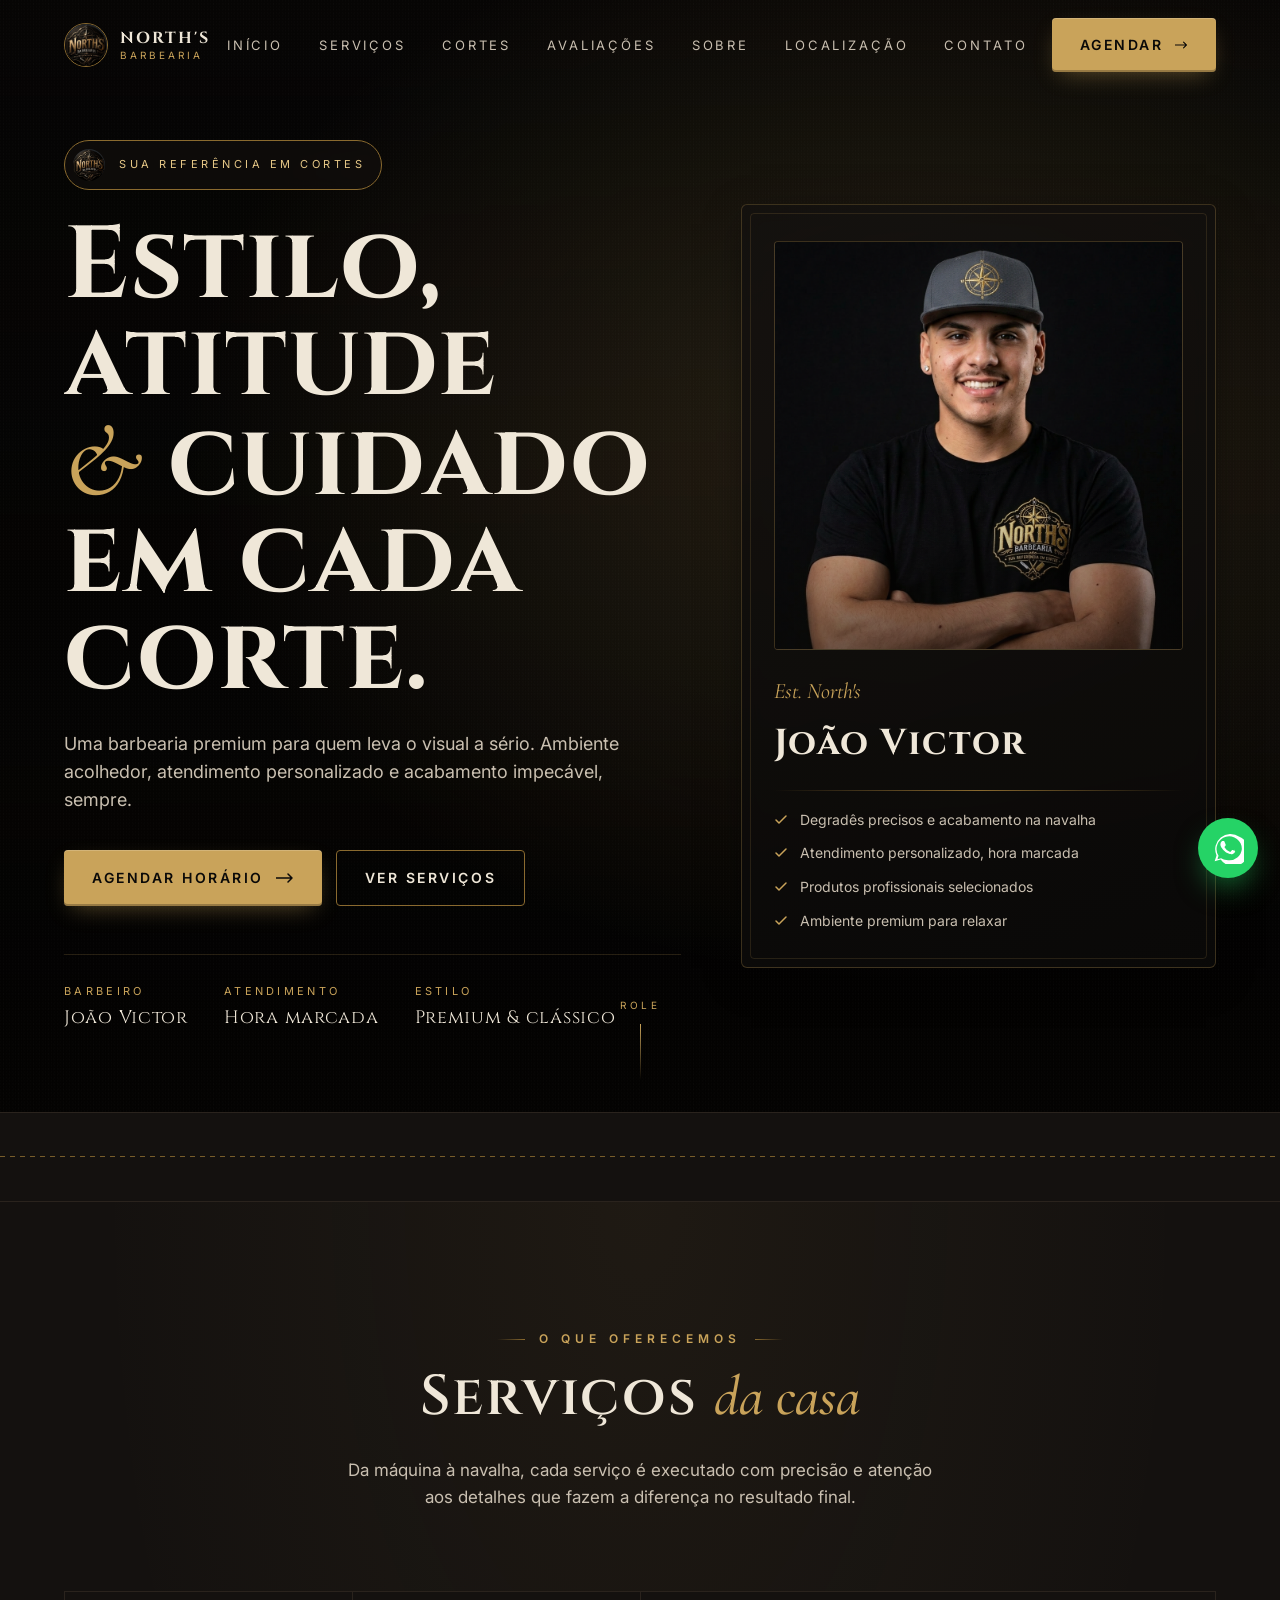
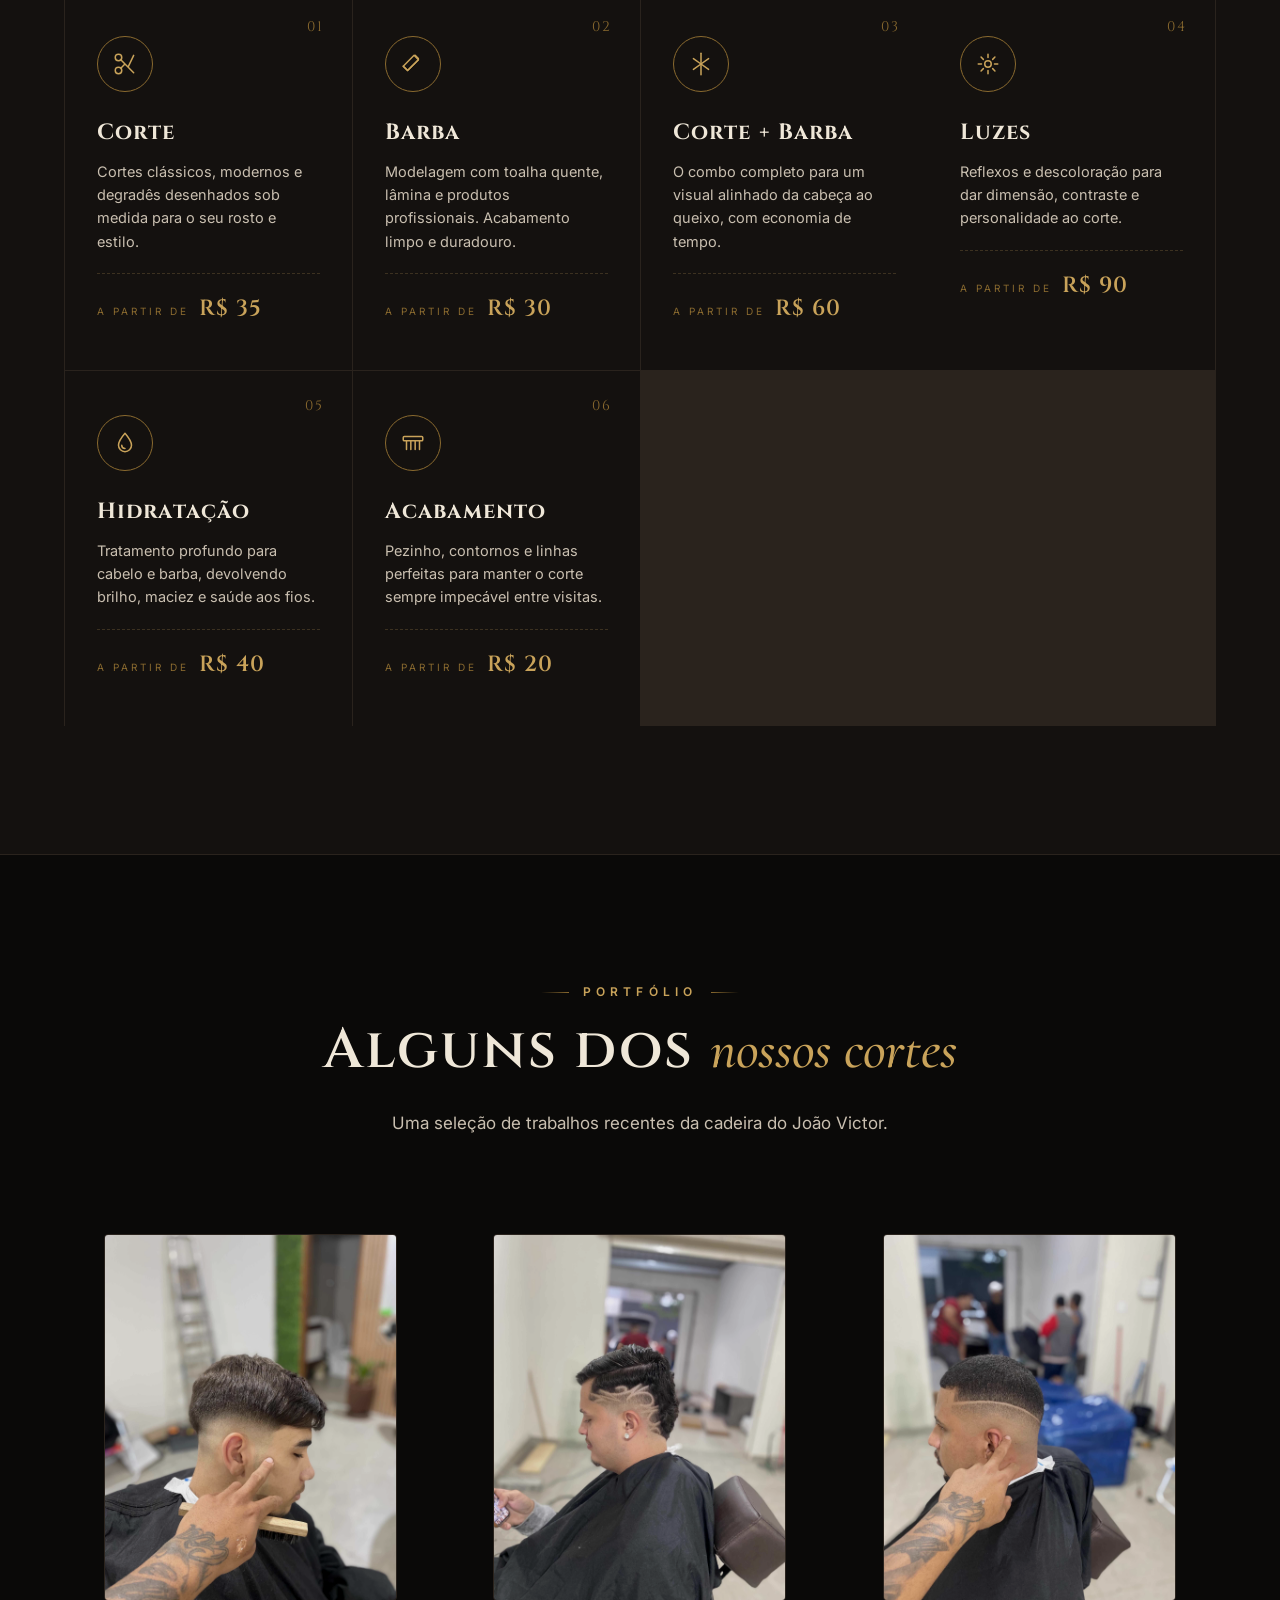
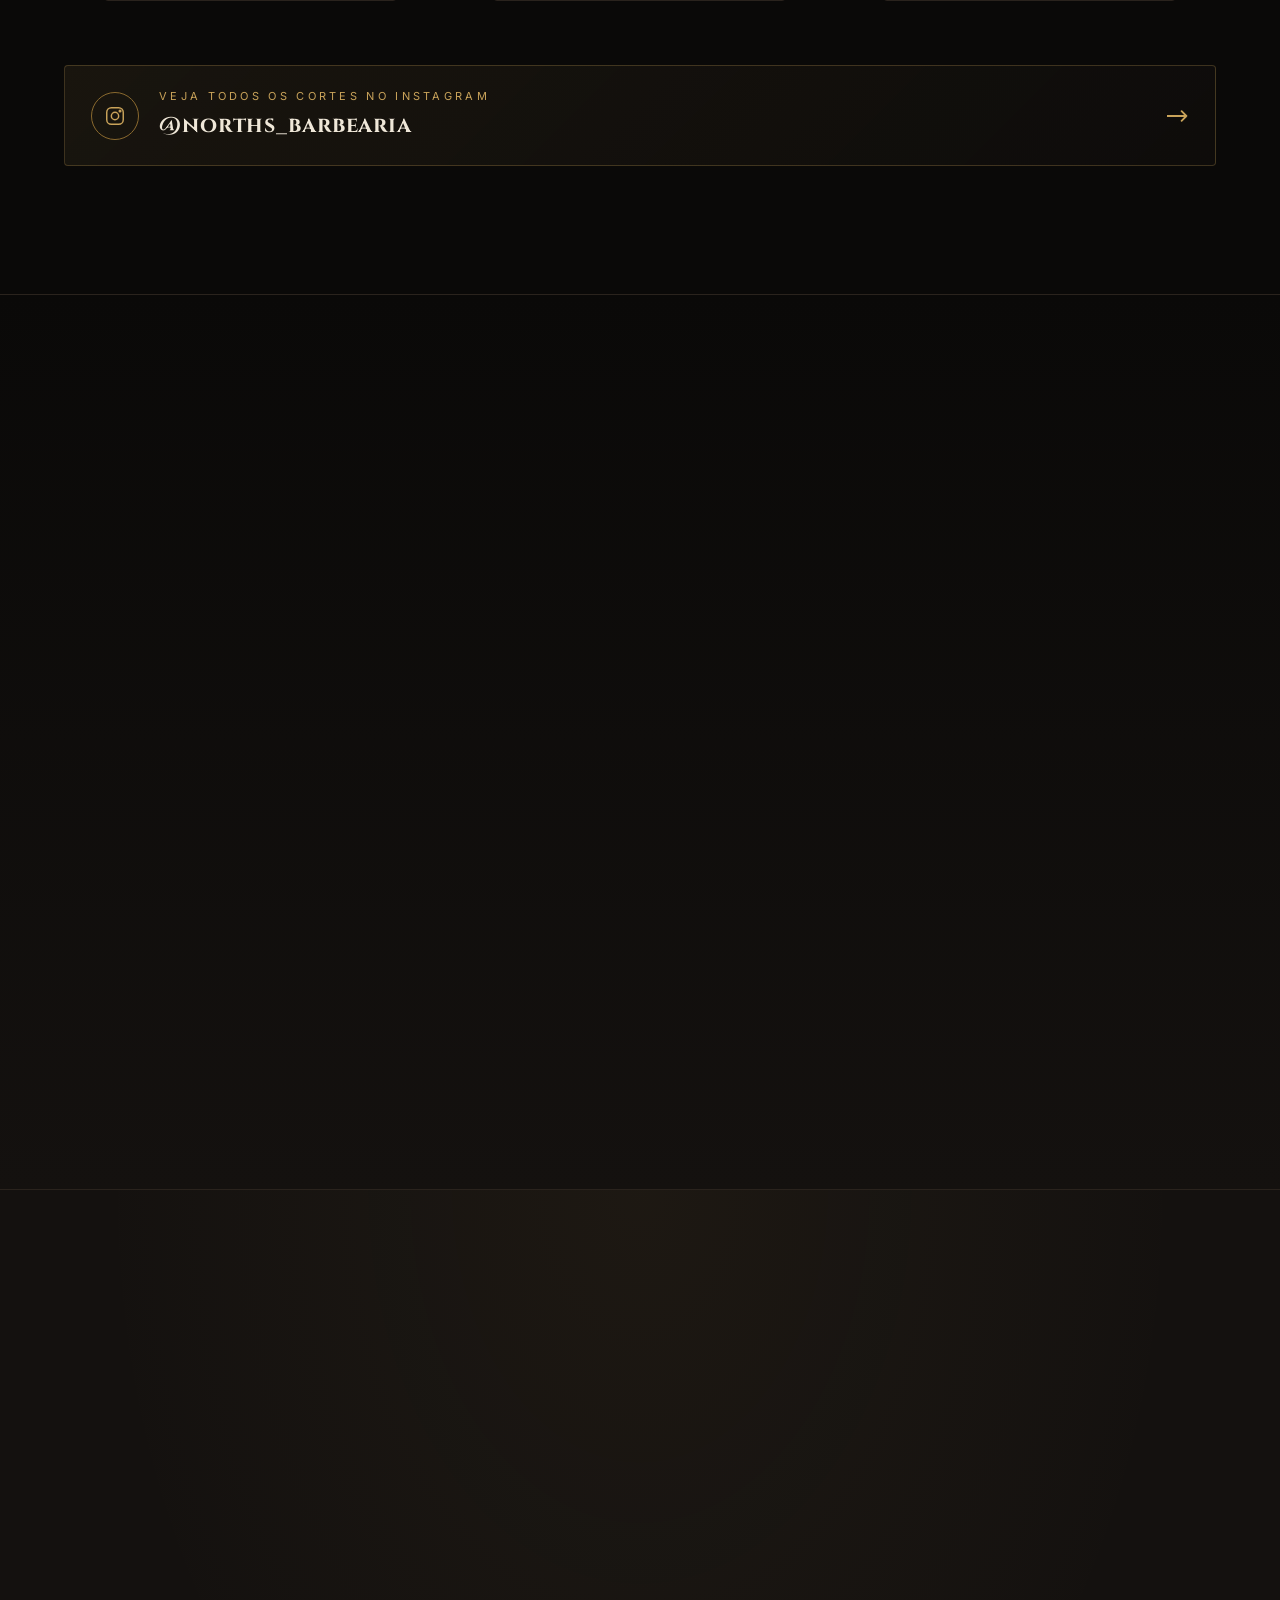
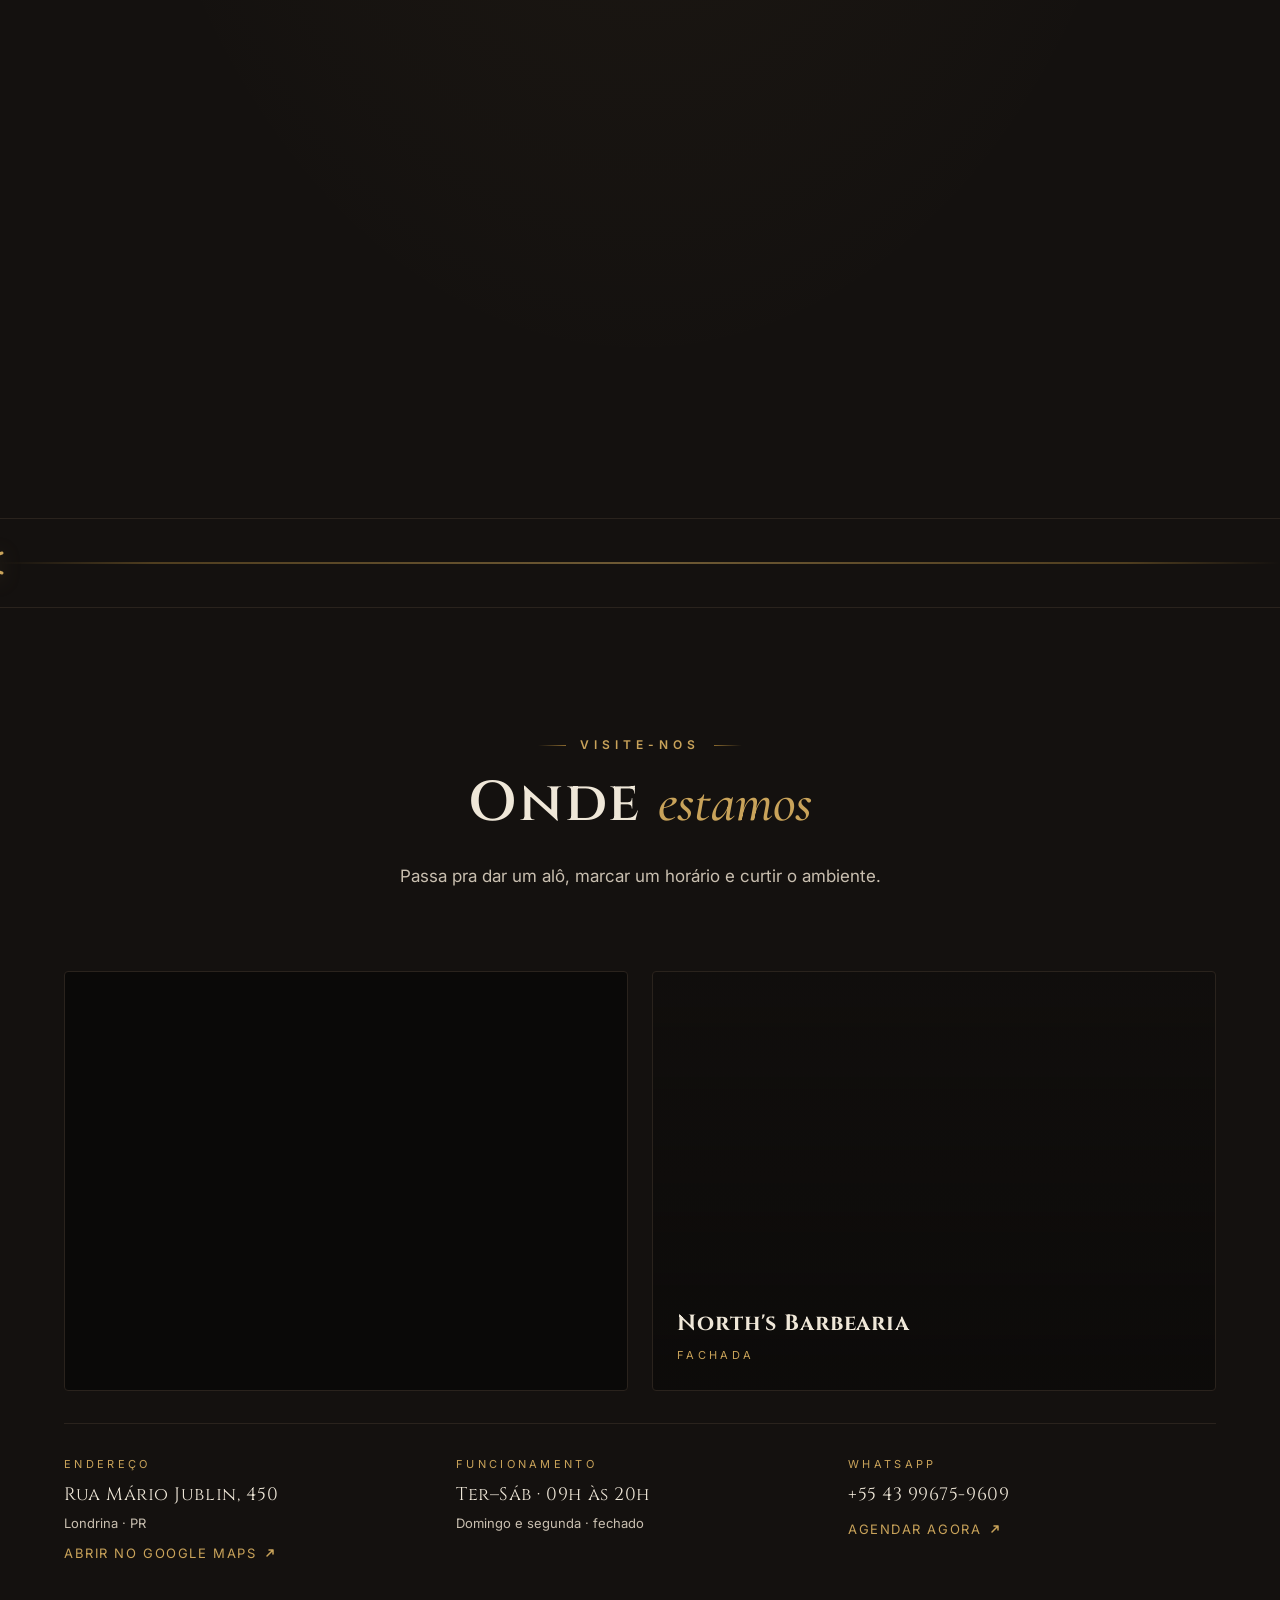
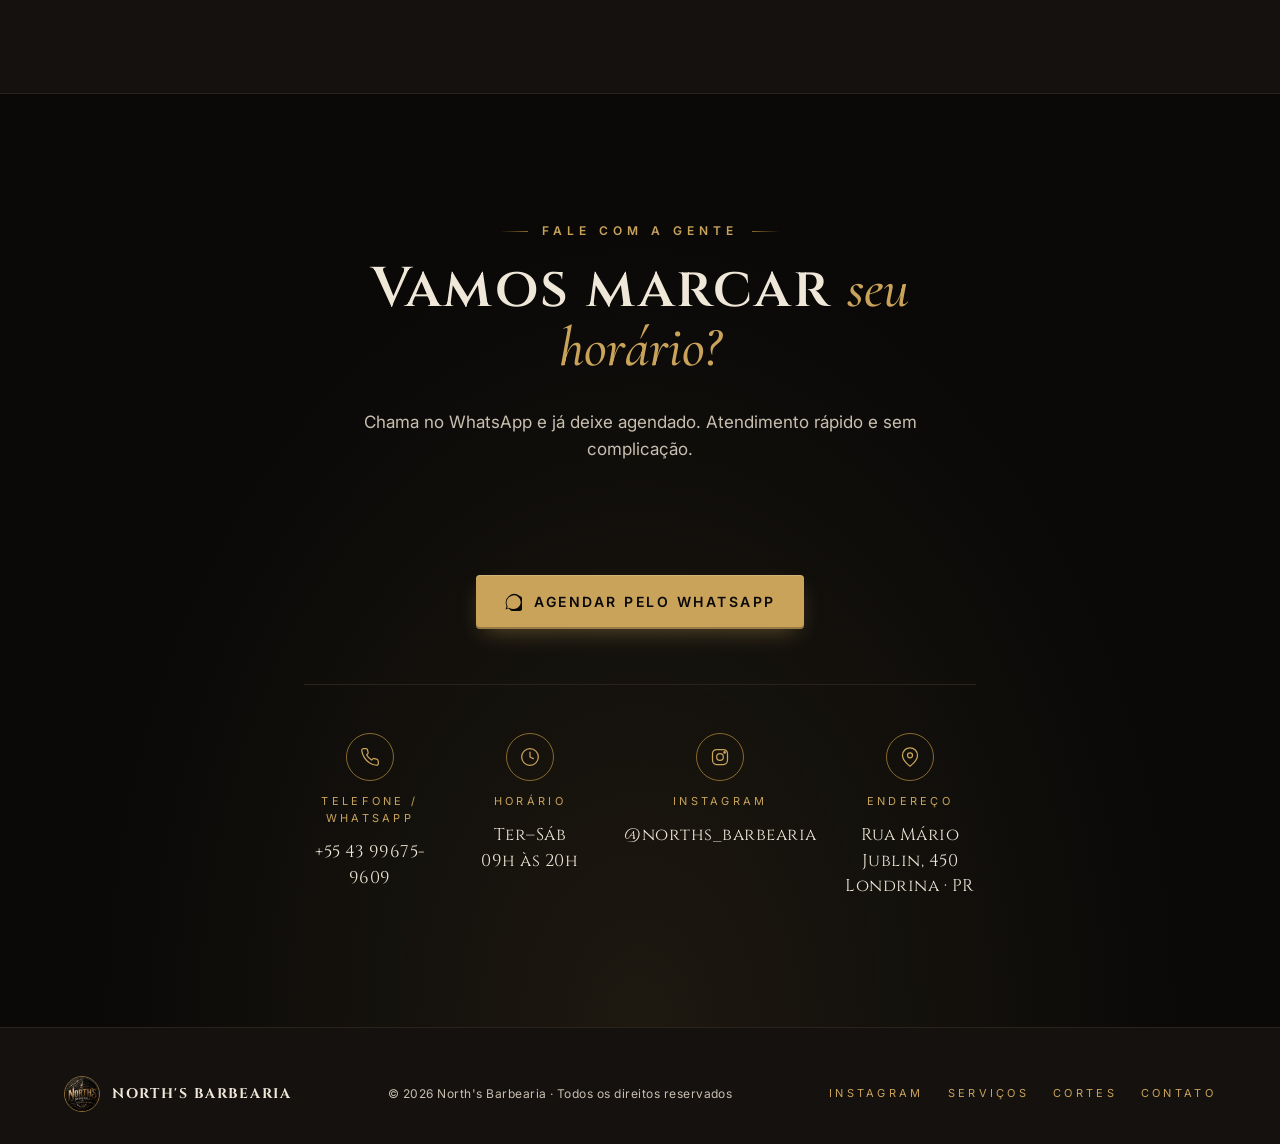
==== index.html @ 48475027 "Adiciona arquivos do site (HTML, CSS, JS e assets)" ====
<!doctype html>
<html lang="pt-BR">
<head>
<meta charset="utf-8" />
<meta name="viewport" content="width=device-width, initial-scale=1" />
<title>North's Barbearia | João Victor — Estilo e cuidado em cada corte</title>
<meta name="description" content="North's Barbearia: cortes masculinos, barba, degradê e acabamentos com João Victor. Sua referência em cortes." />

<link rel="preconnect" href="https://fonts.googleapis.com" />
<link rel="preconnect" href="https://fonts.gstatic.com" crossorigin />
<link href="https://fonts.googleapis.com/css2?family=Cinzel:wght@400;500;600;700&family=Cormorant+Garamond:ital,wght@0,400;0,500;1,400;1,500&family=Inter:wght@300;400;500;600;700&display=swap" rel="stylesheet" />

<link rel="icon" href="assets/logo.png" />
<link rel="stylesheet" href="style.css" />

<template id="__bundler_thumbnail" data-bg-color="#0a0908">
  <svg viewBox="0 0 1200 800" xmlns="http://www.w3.org/2000/svg">
    <rect width="1200" height="800" fill="#0a0908"/>
    <circle cx="600" cy="400" r="220" fill="none" stroke="#c9a35a" stroke-width="3"/>
    <circle cx="600" cy="400" r="190" fill="none" stroke="#8a6a2f" stroke-width="1"/>
    <text x="600" y="380" text-anchor="middle" font-family="Georgia, serif" font-size="92" font-weight="700" fill="#c9a35a" letter-spacing="4">NORTH'S</text>
    <text x="600" y="430" text-anchor="middle" font-family="Inter, sans-serif" font-size="22" letter-spacing="14" fill="#efe7d8">BARBEARIA</text>
    <line x1="430" y1="460" x2="770" y2="460" stroke="#c9a35a" stroke-width="1"/>
    <text x="600" y="490" text-anchor="middle" font-family="Inter, sans-serif" font-size="14" letter-spacing="6" fill="#8a6a2f">SUA REFERÊNCIA EM CORTES</text>
  </svg>
</template>
</head>
<body>

<!-- ===================== NAVBAR ===================== -->
<header class="nav" role="banner">
  <div class="container nav__inner">
    <a href="#inicio" class="nav__brand" aria-label="North's Barbearia, início">
      <img src="assets/logo.png" alt="Logo North's Barbearia" />
      <div class="nav__brand-text">
        <strong>NORTH'S</strong>
        <span>Barbearia</span>
      </div>
    </a>

    <nav aria-label="Principal">
      <ul class="nav__menu">
        <li><a href="#inicio">Início</a></li>
        <li><a href="#servicos">Serviços</a></li>
        <li><a href="#cortes">Cortes</a></li>
        <li><a href="#avaliacoes">Avaliações</a></li>
        <li><a href="#sobre">Sobre</a></li>
        <li><a href="#localizacao">Localização</a></li>
        <li><a href="#contato">Contato</a></li>
      </ul>
    </nav>

    <a class="btn nav__cta" data-wa href="#" aria-label="Agendar horário pelo WhatsApp">
      Agendar
      <svg class="btn-arrow" viewBox="0 0 18 10" fill="none" stroke="currentColor" stroke-width="1.5">
        <path d="M0 5h16M12 1l4 4-4 4" stroke-linecap="round" stroke-linejoin="round"/>
      </svg>
    </a>

    <button class="nav__toggle" aria-label="Abrir menu" aria-expanded="false"><span></span></button>
  </div>
</header>

<main>

<!-- ===================== HERO ===================== -->
<section class="hero" id="inicio">
  <!-- TROCAR a imagem de fundo do hero em style.css (.hero__bg) -->
  <div class="hero__bg" aria-hidden="true"></div>
  <div class="hero__grain" aria-hidden="true"></div>

  <div class="container hero__inner">
    <div class="hero__copy">
      <div class="hero__badge reveal">
        <img src="assets/logo.png" alt="" />
        <span>Sua referência em cortes</span>
      </div>

      <h1 class="hero__title">
        <span class="line reveal" data-delay="1"><span>Estilo, atitude</span></span>
        <span class="line reveal" data-delay="2"><span><em>&amp;</em> cuidado</span></span>
        <span class="line reveal" data-delay="3"><span>em cada corte.</span></span>
      </h1>

      <p class="hero__sub reveal" data-delay="4">
        Uma barbearia premium para quem leva o visual a sério. Ambiente acolhedor,
        atendimento personalizado e acabamento impecável, sempre.
      </p>

      <div class="hero__ctas reveal" data-delay="5">
        <a class="btn" data-wa href="#" aria-label="Agendar horário pelo WhatsApp">
          Agendar horário
          <svg class="btn-arrow" viewBox="0 0 18 10" fill="none" stroke="currentColor" stroke-width="1.5">
            <path d="M0 5h16M12 1l4 4-4 4" stroke-linecap="round" stroke-linejoin="round"/>
          </svg>
        </a>
        <a class="btn btn--ghost" href="#servicos">Ver serviços</a>
      </div>

      <div class="hero__meta reveal" data-delay="6">
        <div class="hero__meta-item">
          <span class="k">Barbeiro</span>
          <span class="v">João Victor</span>
        </div>
        <div class="hero__meta-item">
          <span class="k">Atendimento</span>
          <span class="v">Hora marcada</span>
        </div>
        <div class="hero__meta-item">
          <span class="k">Estilo</span>
          <span class="v">Premium &amp; clássico</span>
        </div>
      </div>
    </div>

    <aside class="hero__card reveal" data-delay="3">
      <div class="hero__card-photo">
        <img src="assets/joao-victor.png" alt="João Victor, barbeiro da North's Barbearia" />
      </div>
      <div class="hero__card-mark">Est. North's</div>
      <h2 class="hero__card-name">João Victor</h2>
      <div class="hero__card-rule"></div>
      <ul class="hero__card-list">
        <li>
          <svg viewBox="0 0 14 14" fill="none" stroke="currentColor" stroke-width="1.5"><path d="M2 7l3 3 7-7" stroke-linecap="round" stroke-linejoin="round"/></svg>
          Degradês precisos e acabamento na navalha
        </li>
        <li>
          <svg viewBox="0 0 14 14" fill="none" stroke="currentColor" stroke-width="1.5"><path d="M2 7l3 3 7-7" stroke-linecap="round" stroke-linejoin="round"/></svg>
          Atendimento personalizado, hora marcada
        </li>
        <li>
          <svg viewBox="0 0 14 14" fill="none" stroke="currentColor" stroke-width="1.5"><path d="M2 7l3 3 7-7" stroke-linecap="round" stroke-linejoin="round"/></svg>
          Produtos profissionais selecionados
        </li>
        <li>
          <svg viewBox="0 0 14 14" fill="none" stroke="currentColor" stroke-width="1.5"><path d="M2 7l3 3 7-7" stroke-linecap="round" stroke-linejoin="round"/></svg>
          Ambiente premium para relaxar
        </li>
      </ul>
    </aside>
  </div>

  <div class="hero__scroll" aria-hidden="true">
    <span>Role</span>
    <div class="hero__scroll-line"></div>
  </div>
</section>

<!-- ===================== SCISSORS CUT DIVIDER ===================== -->
<div class="scissors-cut" aria-hidden="true">
  <div class="scissors-cut__track">
    <div class="scissors-cut__line"></div>
    <div class="scissors-cut__cut"></div>
  </div>
  <span class="scissors-cut__flake scissors-cut__flake--1" style="left:22%"></span>
  <span class="scissors-cut__flake scissors-cut__flake--2" style="left:44%"></span>
  <span class="scissors-cut__flake scissors-cut__flake--3" style="left:66%"></span>
  <span class="scissors-cut__flake scissors-cut__flake--4" style="left:84%"></span>
  <div class="scissors-cut__scissors">
    <svg viewBox="0 0 64 64" fill="none" stroke="currentColor" stroke-linecap="round" stroke-linejoin="round">
      <g class="scissors-cut__blade-top">
        <path d="M32 32 L62 22" stroke-width="3"/>
        <path d="M32 32 L12 18" stroke-width="2"/>
        <circle cx="8" cy="16" r="5" stroke-width="2"/>
      </g>
      <g class="scissors-cut__blade-bot">
        <path d="M32 32 L62 42" stroke-width="3"/>
        <path d="M32 32 L12 46" stroke-width="2"/>
        <circle cx="8" cy="48" r="5" stroke-width="2"/>
      </g>
      <circle cx="32" cy="32" r="2.5" fill="currentColor" stroke="none"/>
    </svg>
  </div>
</div>

<!-- ===================== SERVIÇOS ===================== -->
<section class="services" id="servicos">
  <div class="container">
    <div class="section-head reveal">
      <span class="eyebrow">O que oferecemos</span>
      <h2 class="section-title">Serviços <em>da casa</em></h2>
      <p class="section-lede">
        Da máquina à navalha, cada serviço é executado com precisão e atenção aos detalhes
        que fazem a diferença no resultado final.
      </p>
    </div>

    <div class="services__grid">
      <!-- 1 -->
      <article class="service reveal" data-delay="1">
        <span class="service__num">01</span>
        <div class="service__icon">
          <!-- tesoura -->
          <svg viewBox="0 0 24 24" fill="none" stroke="currentColor" stroke-width="1.4" stroke-linecap="round" stroke-linejoin="round">
            <circle cx="6" cy="6" r="3"/><circle cx="6" cy="18" r="3"/>
            <path d="M8.12 8.12L20 20M14.83 14.83L20 4M8.12 15.88L11.5 12.5"/>
          </svg>
        </div>
        <h3 class="service__name">Corte</h3>
        <p class="service__desc">Cortes clássicos, modernos e degradês desenhados sob medida para o seu rosto e estilo.</p>
        <div class="service__price"><small>A partir de</small><strong>R$ 35</strong></div>
      </article>

      <!-- 2 -->
      <article class="service reveal" data-delay="2">
        <span class="service__num">02</span>
        <div class="service__icon">
          <!-- navalha -->
          <svg viewBox="0 0 24 24" fill="none" stroke="currentColor" stroke-width="1.4" stroke-linecap="round" stroke-linejoin="round">
            <path d="M3 14l10-10 4 4-10 10z"/><path d="M3 14l4 4 10-10"/><path d="M14 4l3 3"/>
          </svg>
        </div>
        <h3 class="service__name">Barba</h3>
        <p class="service__desc">Modelagem com toalha quente, lâmina e produtos profissionais. Acabamento limpo e duradouro.</p>
        <div class="service__price"><small>A partir de</small><strong>R$ 30</strong></div>
      </article>

      <!-- 3 -->
      <article class="service reveal" data-delay="3">
        <span class="service__num">03</span>
        <div class="service__icon">
          <!-- combo -->
          <svg viewBox="0 0 24 24" fill="none" stroke="currentColor" stroke-width="1.4" stroke-linecap="round" stroke-linejoin="round">
            <path d="M12 2v20"/><path d="M5 7l7 5 7-5"/><path d="M5 17l7-5 7 5"/>
          </svg>
        </div>
        <h3 class="service__name">Corte + Barba</h3>
        <p class="service__desc">O combo completo para um visual alinhado da cabeça ao queixo, com economia de tempo.</p>
        <div class="service__price"><small>A partir de</small><strong>R$ 60</strong></div>
      </article>

      <!-- 4 -->
      <article class="service reveal" data-delay="4">
        <span class="service__num">04</span>
        <div class="service__icon">
          <!-- luzes -->
          <svg viewBox="0 0 24 24" fill="none" stroke="currentColor" stroke-width="1.4" stroke-linecap="round" stroke-linejoin="round">
            <path d="M12 3v3M5.6 5.6l2.1 2.1M3 12h3M5.6 18.4l2.1-2.1M12 21v-3M18.4 18.4l-2.1-2.1M21 12h-3M18.4 5.6l-2.1 2.1"/>
            <circle cx="12" cy="12" r="3"/>
          </svg>
        </div>
        <h3 class="service__name">Luzes</h3>
        <p class="service__desc">Reflexos e descoloração para dar dimensão, contraste e personalidade ao corte.</p>
        <div class="service__price"><small>A partir de</small><strong>R$ 90</strong></div>
      </article>

      <!-- 5 -->
      <article class="service reveal" data-delay="1">
        <span class="service__num">05</span>
        <div class="service__icon">
          <!-- gota / hidratação -->
          <svg viewBox="0 0 24 24" fill="none" stroke="currentColor" stroke-width="1.4" stroke-linecap="round" stroke-linejoin="round">
            <path d="M12 3s6 7 6 11a6 6 0 11-12 0c0-4 6-11 6-11z"/>
            <path d="M9 14a3 3 0 003 3"/>
          </svg>
        </div>
        <h3 class="service__name">Hidratação</h3>
        <p class="service__desc">Tratamento profundo para cabelo e barba, devolvendo brilho, maciez e saúde aos fios.</p>
        <div class="service__price"><small>A partir de</small><strong>R$ 40</strong></div>
      </article>

      <!-- 6 -->
      <article class="service reveal" data-delay="2">
        <span class="service__num">06</span>
        <div class="service__icon">
          <!-- pente / acabamento -->
          <svg viewBox="0 0 24 24" fill="none" stroke="currentColor" stroke-width="1.4" stroke-linecap="round" stroke-linejoin="round">
            <rect x="3" y="6" width="18" height="4" rx="1"/>
            <path d="M6 10v8M10 10v8M14 10v8M18 10v8"/>
          </svg>
        </div>
        <h3 class="service__name">Acabamento</h3>
        <p class="service__desc">Pezinho, contornos e linhas perfeitas para manter o corte sempre impecável entre visitas.</p>
        <div class="service__price"><small>A partir de</small><strong>R$ 20</strong></div>
      </article>
    </div>
  </div>
</section>

<!-- ===================== CORTES / GALERIA ===================== -->
<section class="gallery" id="cortes">
  <div class="container">
    <div class="section-head reveal">
      <span class="eyebrow">Portfólio</span>
      <h2 class="section-title">Alguns dos <em>nossos cortes</em></h2>
      <p class="section-lede">
        Uma seleção de trabalhos recentes da cadeira do João Victor.
      </p>
    </div>

    <!-- Para adicionar mais cortes, duplique um <figure class="gallery__item">
         e troque o src da imagem + o nome no caption -->
    <div class="gallery__grid">

      <figure class="gallery__item reveal" data-delay="1">
        <img class="gallery__img" src="assets/corte-1.jpg" alt="Corte degradê textura natural por João Victor" loading="lazy" />
        <figcaption class="gallery__overlay">
          <div class="gallery__caption">Mid Fade Texturizado</div>
          <div class="gallery__sub">North's · João Victor</div>
        </figcaption>
      </figure>

      <figure class="gallery__item reveal" data-delay="2">
        <img class="gallery__img" src="assets/corte-2.jpg" alt="Corte social com risco e desenho lateral" loading="lazy" />
        <figcaption class="gallery__overlay">
          <div class="gallery__caption">Social com Desenho</div>
          <div class="gallery__sub">North's · João Victor</div>
        </figcaption>
      </figure>

      <figure class="gallery__item reveal" data-delay="1">
        <img class="gallery__img" src="assets/corte-3.jpg" alt="Corte degradê navalhado com risco lateral" loading="lazy" />
        <figcaption class="gallery__overlay">
          <div class="gallery__caption">Navalhado com Risco</div>
          <div class="gallery__sub">North's · João Victor</div>
        </figcaption>
      </figure>

    </div>

    <!-- Instagram CTA -->
    <a class="ig-cta reveal" href="https://www.instagram.com/norths_barbearia/" target="_blank" rel="noopener">
      <div class="ig-cta__icon" aria-hidden="true">
        <svg viewBox="0 0 24 24" fill="none" stroke="currentColor" stroke-width="1.6" stroke-linecap="round" stroke-linejoin="round">
          <rect x="3" y="3" width="18" height="18" rx="5"/>
          <circle cx="12" cy="12" r="4"/>
          <circle cx="17.5" cy="6.5" r=".9" fill="currentColor"/>
        </svg>
      </div>
      <div class="ig-cta__text">
        <span class="ig-cta__lead">Veja todos os cortes no Instagram</span>
        <strong class="ig-cta__handle">@norths_barbearia</strong>
      </div>
      <span class="ig-cta__arrow" aria-hidden="true">
        <svg viewBox="0 0 18 10" fill="none" stroke="currentColor" stroke-width="1.5"><path d="M0 5h16M12 1l4 4-4 4" stroke-linecap="round" stroke-linejoin="round"/></svg>
      </span>
    </a>
  </div>
</section>

<!-- ===================== SOBRE ===================== -->
<section class="about" id="sobre">
  <div class="container about__grid">
    <div class="about__visual reveal">
      <div class="about__visual-inner"></div>
      <div class="about__visual-stamp" aria-hidden="true">
        <strong>EST.</strong>
        <span>North's</span>
      </div>
    </div>

    <div class="about__content">
      <div class="section-head reveal">
        <span class="eyebrow">Sobre nós</span>
        <h2 class="section-title">Sobre a <em>North's Barbearia</em></h2>
      </div>

      <p class="about__text reveal" data-delay="1">
        A <strong>North's Barbearia</strong> nasceu da paixão por unir tradição e estilo
        contemporâneo. Comandada por <strong>João Victor</strong>, é um espaço pensado
        para quem busca mais do que um corte: uma experiência completa de cuidado pessoal.
      </p>
      <p class="about__text reveal" data-delay="2">
        Aqui, cada cliente é atendido de forma personalizada, num ambiente acolhedor
        onde dá pra <strong>relaxar, conversar e sair com o visual em dia</strong>.
        Atenção aos detalhes, técnica apurada e produtos de qualidade. Esse é o nosso compromisso.
      </p>

      <ul class="about__features">
        <li class="reveal" data-delay="1">
          <svg viewBox="0 0 18 18" fill="none" stroke="currentColor" stroke-width="1.5"><path d="M3 9l4 4 8-8" stroke-linecap="round" stroke-linejoin="round"/></svg>
          Ambiente premium e acolhedor
        </li>
        <li class="reveal" data-delay="2">
          <svg viewBox="0 0 18 18" fill="none" stroke="currentColor" stroke-width="1.5"><path d="M3 9l4 4 8-8" stroke-linecap="round" stroke-linejoin="round"/></svg>
          Atendimento exclusivo, hora marcada
        </li>
        <li class="reveal" data-delay="3">
          <svg viewBox="0 0 18 18" fill="none" stroke="currentColor" stroke-width="1.5"><path d="M3 9l4 4 8-8" stroke-linecap="round" stroke-linejoin="round"/></svg>
          Produtos profissionais selecionados
        </li>
        <li class="reveal" data-delay="4">
          <svg viewBox="0 0 18 18" fill="none" stroke="currentColor" stroke-width="1.5"><path d="M3 9l4 4 8-8" stroke-linecap="round" stroke-linejoin="round"/></svg>
          Atenção obsessiva aos detalhes
        </li>
      </ul>
    </div>
  </div>
</section>

<!-- ===================== AVALIAÇÕES (REVIEWS) =====================
     ⚠️  TODOS OS DEPOIMENTOS ABAIXO SÃO DE EXEMPLO.
     Substitua nome, comentário e estrelas pelos reais quando tiver.
===================================================================== -->
<section class="reviews" id="avaliacoes">
  <div class="container">
    <div class="section-head reveal">
      <span class="eyebrow">O que dizem</span>
      <h2 class="section-title">Quem passa <em>volta sempre</em></h2>
      <p class="section-lede">Cliente satisfeito é o nosso melhor cartão de visita.</p>
    </div>

    <div class="reviews__grid">
      <article class="review reveal" data-delay="1">
        <div class="review__stars" aria-label="5 de 5 estrelas">
          <svg viewBox="0 0 16 16" fill="currentColor"><path d="M8 1l2.2 4.5 4.8.7-3.5 3.4.8 4.8L8 12.1l-4.3 2.3.8-4.8L1 6.2l4.8-.7z"/></svg>
          <svg viewBox="0 0 16 16" fill="currentColor"><path d="M8 1l2.2 4.5 4.8.7-3.5 3.4.8 4.8L8 12.1l-4.3 2.3.8-4.8L1 6.2l4.8-.7z"/></svg>
          <svg viewBox="0 0 16 16" fill="currentColor"><path d="M8 1l2.2 4.5 4.8.7-3.5 3.4.8 4.8L8 12.1l-4.3 2.3.8-4.8L1 6.2l4.8-.7z"/></svg>
          <svg viewBox="0 0 16 16" fill="currentColor"><path d="M8 1l2.2 4.5 4.8.7-3.5 3.4.8 4.8L8 12.1l-4.3 2.3.8-4.8L1 6.2l4.8-.7z"/></svg>
          <svg viewBox="0 0 16 16" fill="currentColor"><path d="M8 1l2.2 4.5 4.8.7-3.5 3.4.8 4.8L8 12.1l-4.3 2.3.8-4.8L1 6.2l4.8-.7z"/></svg>
        </div>
        <p class="review__quote">Já cortei em vários lugares e a North's é de longe o melhor. O João pega a sua vibe na hora e o degradê fica impecável. Saí outro homem.</p>
        <div class="review__author">
          <div class="review__avatar" aria-hidden="true">RF</div>
          <div class="review__author-info">
            <span class="review__name">Rafael Ferreira</span>
            <span class="review__source">Google · há 2 semanas</span>
          </div>
        </div>
      </article>

      <article class="review reveal" data-delay="2">
        <div class="review__stars" aria-label="5 de 5 estrelas">
          <svg viewBox="0 0 16 16" fill="currentColor"><path d="M8 1l2.2 4.5 4.8.7-3.5 3.4.8 4.8L8 12.1l-4.3 2.3.8-4.8L1 6.2l4.8-.7z"/></svg>
          <svg viewBox="0 0 16 16" fill="currentColor"><path d="M8 1l2.2 4.5 4.8.7-3.5 3.4.8 4.8L8 12.1l-4.3 2.3.8-4.8L1 6.2l4.8-.7z"/></svg>
          <svg viewBox="0 0 16 16" fill="currentColor"><path d="M8 1l2.2 4.5 4.8.7-3.5 3.4.8 4.8L8 12.1l-4.3 2.3.8-4.8L1 6.2l4.8-.7z"/></svg>
          <svg viewBox="0 0 16 16" fill="currentColor"><path d="M8 1l2.2 4.5 4.8.7-3.5 3.4.8 4.8L8 12.1l-4.3 2.3.8-4.8L1 6.2l4.8-.7z"/></svg>
          <svg viewBox="0 0 16 16" fill="currentColor"><path d="M8 1l2.2 4.5 4.8.7-3.5 3.4.8 4.8L8 12.1l-4.3 2.3.8-4.8L1 6.2l4.8-.7z"/></svg>
        </div>
        <p class="review__quote">Ambiente top, atendimento de primeira e o cara é fera com a navalha. Toalha quente, acabamento perfeito. Recomendo demais.</p>
        <div class="review__author">
          <div class="review__avatar" aria-hidden="true">LM</div>
          <div class="review__author-info">
            <span class="review__name">Lucas Moreira</span>
            <span class="review__source">Google · há 1 mês</span>
          </div>
        </div>
      </article>

      <article class="review reveal" data-delay="3">
        <div class="review__stars" aria-label="5 de 5 estrelas">
          <svg viewBox="0 0 16 16" fill="currentColor"><path d="M8 1l2.2 4.5 4.8.7-3.5 3.4.8 4.8L8 12.1l-4.3 2.3.8-4.8L1 6.2l4.8-.7z"/></svg>
          <svg viewBox="0 0 16 16" fill="currentColor"><path d="M8 1l2.2 4.5 4.8.7-3.5 3.4.8 4.8L8 12.1l-4.3 2.3.8-4.8L1 6.2l4.8-.7z"/></svg>
          <svg viewBox="0 0 16 16" fill="currentColor"><path d="M8 1l2.2 4.5 4.8.7-3.5 3.4.8 4.8L8 12.1l-4.3 2.3.8-4.8L1 6.2l4.8-.7z"/></svg>
          <svg viewBox="0 0 16 16" fill="currentColor"><path d="M8 1l2.2 4.5 4.8.7-3.5 3.4.8 4.8L8 12.1l-4.3 2.3.8-4.8L1 6.2l4.8-.7z"/></svg>
          <svg viewBox="0 0 16 16" fill="currentColor"><path d="M8 1l2.2 4.5 4.8.7-3.5 3.4.8 4.8L8 12.1l-4.3 2.3.8-4.8L1 6.2l4.8-.7z"/></svg>
        </div>
        <p class="review__quote">Marco horário pelo WhatsApp e sempre sou atendido na hora. Pontual, limpo e o resultado é sempre top. Virei cliente fiel.</p>
        <div class="review__author">
          <div class="review__avatar" aria-hidden="true">PA</div>
          <div class="review__author-info">
            <span class="review__name">Pedro Almeida</span>
            <span class="review__source">Google · há 3 meses</span>
          </div>
        </div>
      </article>
    </div>

    <div class="reviews__meta reveal" data-delay="4">
      <div class="reviews__rating">
        <strong>5.0</strong>
        <div class="reviews__rating-stars" aria-label="5 estrelas">
          <svg viewBox="0 0 16 16" fill="currentColor"><path d="M8 1l2.2 4.5 4.8.7-3.5 3.4.8 4.8L8 12.1l-4.3 2.3.8-4.8L1 6.2l4.8-.7z"/></svg>
          <svg viewBox="0 0 16 16" fill="currentColor"><path d="M8 1l2.2 4.5 4.8.7-3.5 3.4.8 4.8L8 12.1l-4.3 2.3.8-4.8L1 6.2l4.8-.7z"/></svg>
          <svg viewBox="0 0 16 16" fill="currentColor"><path d="M8 1l2.2 4.5 4.8.7-3.5 3.4.8 4.8L8 12.1l-4.3 2.3.8-4.8L1 6.2l4.8-.7z"/></svg>
          <svg viewBox="0 0 16 16" fill="currentColor"><path d="M8 1l2.2 4.5 4.8.7-3.5 3.4.8 4.8L8 12.1l-4.3 2.3.8-4.8L1 6.2l4.8-.7z"/></svg>
          <svg viewBox="0 0 16 16" fill="currentColor"><path d="M8 1l2.2 4.5 4.8.7-3.5 3.4.8 4.8L8 12.1l-4.3 2.3.8-4.8L1 6.2l4.8-.7z"/></svg>
        </div>
        <span>baseado em avaliações</span>
      </div>
    </div>
  </div>
</section>

<!-- ===================== SCISSORS CUT DIVIDER ===================== -->
<div class="scissors-cut" aria-hidden="true">
  <div class="scissors-cut__track">
    <div class="scissors-cut__line"></div>
    <div class="scissors-cut__cut"></div>
  </div>
  <span class="scissors-cut__flake scissors-cut__flake--1" style="left:18%"></span>
  <span class="scissors-cut__flake scissors-cut__flake--2" style="left:40%"></span>
  <span class="scissors-cut__flake scissors-cut__flake--3" style="left:62%"></span>
  <span class="scissors-cut__flake scissors-cut__flake--4" style="left:82%"></span>
  <div class="scissors-cut__scissors">
    <svg viewBox="0 0 64 64" fill="none" stroke="currentColor" stroke-linecap="round" stroke-linejoin="round">
      <g class="scissors-cut__blade-top">
        <path d="M32 32 L62 22" stroke-width="3"/>
        <path d="M32 32 L12 18" stroke-width="2"/>
        <circle cx="8" cy="16" r="5" stroke-width="2"/>
      </g>
      <g class="scissors-cut__blade-bot">
        <path d="M32 32 L62 42" stroke-width="3"/>
        <path d="M32 32 L12 46" stroke-width="2"/>
        <circle cx="8" cy="48" r="5" stroke-width="2"/>
      </g>
      <circle cx="32" cy="32" r="2.5" fill="currentColor" stroke="none"/>
    </svg>
  </div>
</div>

<!-- ===================== LOCALIZAÇÃO ===================== -->
<section class="location" id="localizacao">
  <div class="container">
    <div class="section-head reveal">
      <span class="eyebrow">Visite-nos</span>
      <h2 class="section-title">Onde <em>estamos</em></h2>
      <p class="section-lede">Passa pra dar um alô, marcar um horário e curtir o ambiente.</p>
    </div>

    <div class="location__grid">
      <!-- TROCAR src do iframe pelo Google Maps real da barbearia -->
      <div class="location__card reveal">
        <iframe
          class="location__map"
          title="Mapa, North's Barbearia"
          src="https://www.google.com/maps?q=Rua+M%C3%A1rio+Jublin+450&output=embed"
          loading="lazy"
          referrerpolicy="no-referrer-when-downgrade">
        </iframe>
      </div>

      <!-- TROCAR background-image em .location__photo (style.css) pela foto real da fachada -->
      <div class="location__card location__photo reveal" data-delay="1" aria-label="Fachada da North's Barbearia">
        <div class="location__photo-overlay">
          <div>
            <h4>North's Barbearia</h4>
            <span>Fachada</span>
          </div>
        </div>
      </div>
    </div>

    <div class="location__info">
      <div class="location__info-item reveal" data-delay="1">
        <div class="k">Endereço</div>
        <div class="v">
          Rua Mário Jublin, 450
          <small>Londrina · PR</small>
        </div>
        <a href="https://maps.app.goo.gl/SLi3QqJZmXdUoq9s5" target="_blank" rel="noopener">
          Abrir no Google Maps
          <svg width="12" height="12" viewBox="0 0 12 12" fill="none" stroke="currentColor" stroke-width="1.5"><path d="M3 9l6-6M5 3h4v4" stroke-linecap="round" stroke-linejoin="round"/></svg>
        </a>
      </div>
      <div class="location__info-item reveal" data-delay="2">
        <div class="k">Funcionamento</div>
        <div class="v">
          Ter–Sáb · 09h às 20h
          <small>Domingo e segunda · fechado</small>
        </div>
      </div>
      <div class="location__info-item reveal" data-delay="3">
        <div class="k">WhatsApp</div>
        <div class="v">+55 43 99675-9609</div>
        <a data-wa href="#">
          Agendar agora
          <svg width="12" height="12" viewBox="0 0 12 12" fill="none" stroke="currentColor" stroke-width="1.5"><path d="M3 9l6-6M5 3h4v4" stroke-linecap="round" stroke-linejoin="round"/></svg>
        </a>
      </div>
    </div>
  </div>
</section>

<!-- ===================== CONTATO ===================== -->
<section class="contact" id="contato">
  <div class="container contact__inner">
    <div class="section-head reveal" style="align-items:center">
      <span class="eyebrow">Fale com a gente</span>
      <h2 class="section-title">Vamos marcar <em>seu horário?</em></h2>
      <p class="section-lede" style="text-align:center">
        Chama no WhatsApp e já deixe agendado. Atendimento rápido e sem complicação.
      </p>
    </div>

    <a class="btn contact__cta reveal" data-wa href="#" data-delay="1">
      <svg width="18" height="18" viewBox="0 0 24 24" fill="currentColor">
        <path d="M20.5 3.5A11.5 11.5 0 003.4 17.6L2 22l4.5-1.4A11.5 11.5 0 1020.5 3.5zm-8.4 17.7c-1.7 0-3.4-.5-4.9-1.3l-.4-.2-2.7.8.8-2.6-.2-.4a9.5 9.5 0 1117.7-4.8 9.5 9.5 0 01-10.3 8.5z"/>
      </svg>
      Agendar pelo WhatsApp
    </a>

    <div class="contact__grid">
      <div class="contact__item reveal" data-delay="1">
        <div class="contact__item-icon">
          <svg viewBox="0 0 24 24" fill="none" stroke="currentColor" stroke-width="1.5" stroke-linecap="round" stroke-linejoin="round"><path d="M22 16.9v3a2 2 0 01-2.2 2 19.8 19.8 0 01-8.6-3.1 19.5 19.5 0 01-6-6 19.8 19.8 0 01-3.1-8.7A2 2 0 014.1 2h3a2 2 0 012 1.7c.1.9.3 1.7.6 2.5a2 2 0 01-.5 2.1L8 9.6a16 16 0 006 6l1.3-1.3a2 2 0 012.1-.4c.8.3 1.6.5 2.5.6a2 2 0 011.7 2z"/></svg>
        </div>
        <span class="k">Telefone / WhatsApp</span>
        <a class="v" data-wa href="#">+55 43 99675-9609</a>
      </div>

      <div class="contact__item reveal" data-delay="2">
        <div class="contact__item-icon">
          <svg viewBox="0 0 24 24" fill="none" stroke="currentColor" stroke-width="1.5" stroke-linecap="round" stroke-linejoin="round"><circle cx="12" cy="12" r="10"/><path d="M12 6v6l4 2"/></svg>
        </div>
        <span class="k">Horário</span>
        <span class="v">Ter–Sáb<br/>09h às 20h</span>
      </div>

      <div class="contact__item reveal" data-delay="3">
        <div class="contact__item-icon">
          <svg viewBox="0 0 24 24" fill="none" stroke="currentColor" stroke-width="1.5" stroke-linecap="round" stroke-linejoin="round"><rect x="3" y="3" width="18" height="18" rx="5"/><circle cx="12" cy="12" r="4"/><circle cx="17.5" cy="6.5" r=".9" fill="currentColor"/></svg>
        </div>
        <span class="k">Instagram</span>
        <a class="v" href="https://www.instagram.com/norths_barbearia/" target="_blank" rel="noopener">@norths_barbearia</a>
      </div>

      <div class="contact__item reveal" data-delay="4">
        <div class="contact__item-icon">
          <svg viewBox="0 0 24 24" fill="none" stroke="currentColor" stroke-width="1.5" stroke-linecap="round" stroke-linejoin="round"><path d="M21 10c0 7-9 13-9 13S3 17 3 10a9 9 0 1118 0z"/><circle cx="12" cy="10" r="3"/></svg>
        </div>
        <span class="k">Endereço</span>
        <span class="v">Rua Mário Jublin, 450<br/>Londrina · PR</span>
      </div>
    </div>
  </div>
</section>

</main>

<!-- ===================== FOOTER ===================== -->
<footer class="footer">
  <div class="container footer__inner">
    <div class="footer__brand">
      <img src="assets/logo.png" alt="" />
      <strong>NORTH'S BARBEARIA</strong>
    </div>
    <div class="footer__copy">© <span data-year>2026</span> North's Barbearia · Todos os direitos reservados</div>
    <div class="footer__links">
      <a href="https://www.instagram.com/norths_barbearia/" target="_blank" rel="noopener">Instagram</a>
      <a href="#servicos">Serviços</a>
      <a href="#cortes">Cortes</a>
      <a href="#contato">Contato</a>
    </div>
  </div>
</footer>

<!-- ===================== WHATSAPP FLUTUANTE ===================== -->
<a class="wa-float" data-wa href="#" aria-label="Abrir conversa no WhatsApp">
  <span class="wa-float__label">Fale conosco</span>
  <svg viewBox="0 0 24 24" fill="currentColor" aria-hidden="true">
    <path d="M20.5 3.5A11.5 11.5 0 003.4 17.6L2 22l4.5-1.4A11.5 11.5 0 1020.5 3.5zm-8.4 17.7c-1.7 0-3.4-.5-4.9-1.3l-.4-.2-2.7.8.8-2.6-.2-.4a9.5 9.5 0 1117.7-4.8 9.5 9.5 0 01-10.3 8.5z"/>
    <path d="M17.5 14.4c-.3-.1-1.7-.8-1.9-.9-.3-.1-.5-.1-.7.1l-1 1.2c-.2.2-.3.2-.6.1a7.7 7.7 0 01-3.8-3.3c-.3-.5.3-.5.8-1.6.1-.2 0-.3 0-.5l-1-2.3c-.2-.6-.5-.5-.7-.5h-.6c-.2 0-.5.1-.8.4a3 3 0 00-.9 2.2c0 1.3.9 2.5 1.1 2.7.1.2 1.9 2.9 4.6 4 1.6.7 2.3.8 3.1.6.5-.1 1.7-.7 2-1.4.2-.6.2-1.2.1-1.4-.1-.1-.3-.2-.7-.4z"/>
  </svg>
</a>

<script src="script.js"></script>
</body>
</html>
---- style.css ----
/* =========================================================
   North's Barbearia — Stylesheet
   Paleta: dourado envelhecido + preto profundo + creme/marfim
   ========================================================= */

/* ---------- Tokens ---------- */
:root{
  --c-ink:        #0a0908;          /* preto carvão */
  --c-ink-2:      #14110f;          /* preto fumaça */
  --c-ink-3:      #1d1916;          /* couro escuro */
  --c-line:       #2a231d;          /* divisor sutil */
  --c-gold:       #c9a35a;          /* dourado principal */
  --c-gold-2:     #e6c887;          /* dourado claro / brilho */
  --c-gold-deep:  #8a6a2f;          /* dourado profundo */
  --c-cream:      #efe7d8;          /* texto sobre escuro */
  --c-cream-2:    #c9bfb0;          /* texto secundário */
  --c-bone:       #f6f1e6;          /* fundo claro */
  --c-wa:         #25d366;
  --c-wa-deep:    #128c7e;

  --f-display: "Cinzel", "Playfair Display", Georgia, serif;
  --f-script:  "Cormorant Garamond", Georgia, serif;
  --f-body:    "Inter", system-ui, -apple-system, "Segoe UI", Roboto, sans-serif;

  --container: 1200px;
  --radius: 4px;

  --shadow-soft: 0 10px 40px -10px rgba(0,0,0,.55);
  --shadow-gold: 0 8px 24px -8px rgba(201,163,90,.45);
}

/* ---------- Reset ---------- */
*,
*::before,
*::after{ box-sizing: border-box; }

html{ scroll-behavior: smooth; }

body{
  margin: 0;
  font-family: var(--f-body);
  background: var(--c-ink);
  color: var(--c-cream);
  -webkit-font-smoothing: antialiased;
  text-rendering: optimizeLegibility;
  line-height: 1.55;
}

img{ display: block; max-width: 100%; height: auto; }
a{ color: inherit; text-decoration: none; }
button{ font: inherit; cursor: pointer; border: 0; background: none; color: inherit; }

/* ---------- Typography ---------- */
.eyebrow{
  font-family: var(--f-body);
  font-size: 12px;
  letter-spacing: .42em;
  text-transform: uppercase;
  color: var(--c-gold);
  font-weight: 600;
  display: inline-flex;
  align-items: center;
  gap: 14px;
}
.eyebrow::before,
.eyebrow::after{
  content: "";
  width: 28px;
  height: 1px;
  background: linear-gradient(90deg, transparent, var(--c-gold-deep));
}
.eyebrow::after{ background: linear-gradient(90deg, var(--c-gold-deep), transparent); }

.section-title{
  font-family: var(--f-display);
  font-weight: 600;
  letter-spacing: .04em;
  font-size: clamp(34px, 5vw, 56px);
  line-height: 1.05;
  margin: 18px 0 14px;
  color: var(--c-cream);
}
.section-title em{
  font-family: var(--f-script);
  font-style: italic;
  font-weight: 500;
  color: var(--c-gold);
  letter-spacing: 0;
}
.section-lede{
  max-width: 56ch;
  color: var(--c-cream-2);
  font-size: 17px;
}

/* ---------- Layout ---------- */
.container{
  width: 100%;
  max-width: var(--container);
  margin-inline: auto;
  padding-inline: 24px;
}

section{ padding: clamp(80px, 10vw, 140px) 0; position: relative; }
section + section{ border-top: 1px solid var(--c-line); }

.section-head{
  text-align: center;
  display: flex;
  flex-direction: column;
  align-items: center;
  margin-bottom: 64px;
}

/* ---------- Buttons ---------- */
.btn{
  --bg: var(--c-gold);
  --fg: var(--c-ink);
  display: inline-flex;
  align-items: center;
  gap: 12px;
  padding: 16px 28px;
  background: var(--bg);
  color: var(--fg);
  font-family: var(--f-body);
  font-weight: 600;
  font-size: 14px;
  letter-spacing: .18em;
  text-transform: uppercase;
  border-radius: var(--radius);
  position: relative;
  overflow: hidden;
  transition: transform .35s cubic-bezier(.2,.7,.2,1),
              box-shadow .35s ease,
              background .35s ease;
  box-shadow: 0 1px 0 rgba(255,255,255,.18) inset,
              0 -2px 0 rgba(0,0,0,.25) inset,
              var(--shadow-gold);
}
.btn::after{
  content: "";
  position: absolute;
  inset: 0;
  background: linear-gradient(120deg, transparent 30%, rgba(255,255,255,.45) 50%, transparent 70%);
  transform: translateX(-110%);
  transition: transform .8s ease;
}
.btn:hover{
  transform: translateY(-2px) scale(1.02);
  box-shadow: 0 14px 30px -8px rgba(201,163,90,.55);
}
.btn:hover::after{ transform: translateX(110%); }

.btn--ghost{
  --bg: transparent;
  --fg: var(--c-cream);
  border: 1px solid var(--c-gold-deep);
  box-shadow: none;
}
.btn--ghost:hover{
  background: rgba(201,163,90,.08);
  border-color: var(--c-gold);
}

.btn-arrow{
  width: 18px; height: 10px;
  transition: transform .3s ease;
}
.btn:hover .btn-arrow{ transform: translateX(4px); }

/* =========================================================
   NAVBAR
   ========================================================= */
.nav{
  position: fixed;
  inset: 0 0 auto 0;
  z-index: 50;
  padding: 18px 0;
  transition: background .35s ease, padding .35s ease, backdrop-filter .35s ease, border-color .35s ease;
  border-bottom: 1px solid transparent;
}
.nav.is-scrolled{
  background: rgba(10,9,8,.78);
  backdrop-filter: blur(14px) saturate(140%);
  -webkit-backdrop-filter: blur(14px) saturate(140%);
  padding: 12px 0;
  border-bottom-color: var(--c-line);
}
.nav__inner{
  display: flex;
  align-items: center;
  justify-content: space-between;
  gap: 24px;
}
.nav__brand{
  display: flex;
  align-items: center;
  gap: 12px;
}
.nav__brand img{
  width: 44px; height: 44px;
  border-radius: 50%;
  border: 1px solid var(--c-gold-deep);
}
.nav__brand-text{
  display: flex;
  flex-direction: column;
  line-height: 1;
}
.nav__brand-text strong{
  font-family: var(--f-display);
  font-size: 16px;
  letter-spacing: .12em;
  color: var(--c-cream);
}
.nav__brand-text span{
  font-size: 10px;
  letter-spacing: .3em;
  color: var(--c-gold);
  margin-top: 4px;
  text-transform: uppercase;
}
.nav__menu{
  display: flex;
  gap: 36px;
  list-style: none;
  margin: 0;
  padding: 0;
}
.nav__menu a{
  font-size: 13px;
  letter-spacing: .22em;
  text-transform: uppercase;
  color: var(--c-cream-2);
  position: relative;
  padding: 8px 0;
  transition: color .25s ease;
}
.nav__menu a::after{
  content: "";
  position: absolute;
  left: 0; bottom: 0;
  width: 0; height: 1px;
  background: var(--c-gold);
  transition: width .35s ease;
}
.nav__menu a:hover{ color: var(--c-cream); }
.nav__menu a:hover::after{ width: 100%; }

.nav__cta{ display: inline-flex; }

.nav__toggle{
  display: none;
  width: 44px; height: 44px;
  align-items: center;
  justify-content: center;
  border: 1px solid var(--c-line);
  border-radius: var(--radius);
}
.nav__toggle span{
  display: block;
  width: 22px; height: 1.5px;
  background: var(--c-cream);
  position: relative;
}
.nav__toggle span::before,
.nav__toggle span::after{
  content: ""; position: absolute; left: 0;
  width: 22px; height: 1.5px; background: var(--c-cream);
  transition: transform .3s ease, top .3s ease;
}
.nav__toggle span::before{ top: -7px; }
.nav__toggle span::after { top:  7px; }
.nav.is-open .nav__toggle span{ background: transparent; }
.nav.is-open .nav__toggle span::before{ top: 0; transform: rotate(45deg); }
.nav.is-open .nav__toggle span::after{  top: 0; transform: rotate(-45deg); }

@media (max-width: 1100px){
  .nav__menu, .nav__cta{ display: none; }
  .nav__toggle{ display: inline-flex; }

  .nav.is-open{
    background: rgba(10,9,8,.96);
    backdrop-filter: blur(14px);
  }
  .nav.is-open .nav__menu{
    display: flex;
    position: absolute;
    top: 100%; left: 0; right: 0;
    flex-direction: column;
    gap: 0;
    padding: 16px 0;
    background: var(--c-ink-2);
    border-top: 1px solid var(--c-line);
    border-bottom: 1px solid var(--c-line);
  }
  .nav.is-open .nav__menu a{
    padding: 16px 24px;
    border-bottom: 1px solid rgba(201,163,90,.08);
  }
  .nav.is-open .nav__cta{
    display: inline-flex;
    margin: 16px 24px;
  }
}

/* =========================================================
   HERO
   ========================================================= */
.hero{
  position: relative;
  min-height: 100vh;
  display: flex;
  align-items: center;
  padding: 140px 0 80px;
  overflow: hidden;
  border-top: 0;
}
/* TROCAR a imagem do background do hero aqui se necessário */
.hero__bg{
  position: absolute; inset: 0;
  background:
    radial-gradient(ellipse at 70% 40%, rgba(201,163,90,.18), transparent 55%),
    linear-gradient(180deg, rgba(10,9,8,.55) 0%, rgba(10,9,8,.85) 60%, var(--c-ink) 100%),
    url("https://images.unsplash.com/photo-1503951914875-452162b0f3f1?auto=format&fit=crop&w=2000&q=80") center/cover no-repeat;
  filter: saturate(.85) contrast(1.05);
  transform: scale(1.05);
  will-change: transform;
}
.hero__grain{
  position: absolute; inset: 0;
  background-image:
    radial-gradient(circle at 20% 30%, rgba(255,255,255,.04) 0, transparent 1px),
    radial-gradient(circle at 70% 80%, rgba(255,255,255,.03) 0, transparent 1px);
  background-size: 3px 3px, 5px 5px;
  opacity: .8;
  pointer-events: none;
}

.hero__inner{
  position: relative;
  display: grid;
  grid-template-columns: 1.3fr 1fr;
  gap: 60px;
  align-items: center;
}

.hero__badge{
  display: inline-flex;
  align-items: center;
  gap: 14px;
  padding: 8px 16px 8px 8px;
  border: 1px solid var(--c-gold-deep);
  border-radius: 999px;
  background: rgba(20,17,15,.55);
  backdrop-filter: blur(8px);
  margin-bottom: 28px;
}
.hero__badge img{
  width: 32px; height: 32px;
  border-radius: 50%;
}
.hero__badge span{
  font-size: 11px;
  letter-spacing: .32em;
  text-transform: uppercase;
  color: var(--c-gold-2);
}

.hero__title{
  font-family: var(--f-display);
  font-size: clamp(48px, 8vw, 104px);
  line-height: .95;
  letter-spacing: .01em;
  margin: 0 0 24px;
  color: var(--c-cream);
}
.hero__title .line{
  display: block;
  overflow: hidden;
}
.hero__title .line span{ display: inline-block; }
.hero__title em{
  font-family: var(--f-script);
  font-weight: 500;
  font-style: italic;
  color: var(--c-gold);
  letter-spacing: 0;
}

.hero__sub{
  max-width: 52ch;
  color: var(--c-cream-2);
  font-size: 18px;
  margin: 0 0 36px;
}

.hero__ctas{
  display: flex;
  flex-wrap: wrap;
  gap: 14px;
  margin-bottom: 48px;
}

.hero__meta{
  display: flex;
  flex-wrap: wrap;
  gap: 36px;
  padding-top: 28px;
  border-top: 1px solid rgba(201,163,90,.18);
}
.hero__meta-item{
  display: flex;
  flex-direction: column;
  gap: 4px;
}
.hero__meta-item .k{
  font-size: 11px;
  letter-spacing: .3em;
  text-transform: uppercase;
  color: var(--c-gold);
}
.hero__meta-item .v{
  font-family: var(--f-display);
  font-size: 18px;
  color: var(--c-cream);
  letter-spacing: .04em;
}

/* Hero side panel — barber card */
.hero__card{
  position: relative;
  padding: 36px 32px;
  background: linear-gradient(160deg, rgba(20,17,15,.85), rgba(10,9,8,.95));
  border: 1px solid rgba(201,163,90,.25);
  border-radius: 6px;
  backdrop-filter: blur(10px);
  box-shadow: var(--shadow-soft);
}
.hero__card::before{
  content: "";
  position: absolute; inset: 8px;
  border: 1px solid rgba(201,163,90,.15);
  border-radius: 4px;
  pointer-events: none;
}
.hero__card-photo{
  position: relative;
  width: 100%;
  aspect-ratio: 1/1;
  margin-bottom: 24px;
  border-radius: 4px;
  overflow: hidden;
  background: linear-gradient(180deg, #1d1916, #0a0908);
  border: 1px solid rgba(201,163,90,.25);
}
.hero__card-photo img{
  width: 100%; height: 100%;
  object-fit: cover;
  object-position: center 20%;
  display: block;
}
.hero__card-photo::after{
  content: "";
  position: absolute; inset: 0;
  background: linear-gradient(180deg, transparent 55%, rgba(10,9,8,.55));
  pointer-events: none;
}

.hero__card-mark{
  font-family: var(--f-script);
  font-style: italic;
  font-size: 22px;
  color: var(--c-gold);
  margin-bottom: 8px;
}
.hero__card-name{
  font-family: var(--f-display);
  font-size: 36px;
  letter-spacing: .04em;
  color: var(--c-cream);
  margin: 0 0 18px;
}
.hero__card-rule{
  height: 1px;
  background: linear-gradient(90deg, transparent, var(--c-gold-deep), transparent);
  margin: 18px 0;
}
.hero__card-list{
  list-style: none;
  padding: 0;
  margin: 0;
  display: grid;
  gap: 12px;
}
.hero__card-list li{
  display: flex;
  align-items: center;
  gap: 12px;
  font-size: 14px;
  color: var(--c-cream-2);
}
.hero__card-list svg{
  width: 14px; height: 14px;
  color: var(--c-gold);
  flex-shrink: 0;
}

/* Hero scroll indicator */
.hero__scroll{
  position: absolute;
  bottom: 32px;
  left: 50%;
  transform: translateX(-50%);
  display: flex;
  flex-direction: column;
  align-items: center;
  gap: 10px;
  font-size: 10px;
  letter-spacing: .35em;
  text-transform: uppercase;
  color: var(--c-gold);
}
.hero__scroll-line{
  width: 1px; height: 56px;
  background: linear-gradient(180deg, var(--c-gold), transparent);
  position: relative;
  overflow: hidden;
}
.hero__scroll-line::after{
  content: "";
  position: absolute;
  top: -20px; left: 0;
  width: 100%; height: 20px;
  background: linear-gradient(180deg, transparent, var(--c-gold-2));
  animation: scrollDot 2.4s ease-in-out infinite;
}
@keyframes scrollDot{
  0%   { transform: translateY(0); }
  100% { transform: translateY(76px); }
}

@media (max-width: 920px){
  .hero{ min-height: auto; padding: 130px 0 70px; }
  .hero__inner{ grid-template-columns: 1fr; gap: 40px; }
  .hero__card{ order: 2; }
  .hero__scroll{ display: none; }
  .hero__meta{ gap: 24px; }
}

/* =========================================================
   SERVIÇOS
   ========================================================= */
.services{
  background:
    radial-gradient(ellipse at 50% 0%, rgba(201,163,90,.06), transparent 60%),
    var(--c-ink-2);
}
.services__grid{
  display: grid;
  grid-template-columns: repeat(auto-fit, minmax(260px, 1fr));
  gap: 1px;
  background: var(--c-line);
  border: 1px solid var(--c-line);
}
.service{
  position: relative;
  padding: 44px 32px;
  background: var(--c-ink-2);
  transition: background .4s ease, transform .4s ease;
  overflow: hidden;
}
.service::before{
  content: "";
  position: absolute;
  inset: auto 0 0 0;
  height: 2px;
  background: linear-gradient(90deg, transparent, var(--c-gold), transparent);
  transform: scaleX(0);
  transform-origin: left;
  transition: transform .5s ease;
}
.service:hover{
  background: var(--c-ink-3);
}
.service:hover::before{ transform: scaleX(1); }

.service__icon{
  width: 56px; height: 56px;
  display: flex;
  align-items: center;
  justify-content: center;
  border: 1px solid var(--c-gold-deep);
  border-radius: 50%;
  margin-bottom: 24px;
  color: var(--c-gold);
  position: relative;
  transition: transform .4s ease, border-color .4s ease;
}
.service:hover .service__icon{
  transform: rotate(-8deg) scale(1.05);
  border-color: var(--c-gold);
}
.service__icon svg{ width: 26px; height: 26px; }

.service__name{
  font-family: var(--f-display);
  font-size: 22px;
  letter-spacing: .05em;
  color: var(--c-cream);
  margin: 0 0 10px;
}
.service__desc{
  font-size: 14.5px;
  color: var(--c-cream-2);
  margin: 0;
  line-height: 1.6;
}
.service__price{
  margin-top: 20px;
  padding-top: 18px;
  border-top: 1px dashed rgba(201,163,90,.22);
  display: flex;
  align-items: baseline;
  gap: 10px;
}
.service__price small{
  font-family: var(--f-body);
  font-size: 10px;
  letter-spacing: .3em;
  text-transform: uppercase;
  color: var(--c-gold-deep);
}
.service__price strong{
  font-family: var(--f-display);
  font-size: 22px;
  letter-spacing: .04em;
  color: var(--c-gold);
  font-weight: 600;
}
.service__num{
  position: absolute;
  top: 24px; right: 28px;
  font-family: var(--f-display);
  font-size: 14px;
  color: var(--c-gold-deep);
  letter-spacing: .15em;
}

/* =========================================================
   GALERIA / CORTES
   ========================================================= */
.gallery{
  background: var(--c-ink);
}
.gallery__grid{
  display: grid;
  grid-template-columns: repeat(12, 1fr);
  gap: 16px;
}
.gallery__item{
  position: relative;
  overflow: hidden;
  border-radius: var(--radius);
  background: var(--c-ink-2);
  border: 1px solid var(--c-line);
  cursor: pointer;
  /* default span */
  grid-column: span 4;
  aspect-ratio: 4/5;
}
.gallery__item--wide{ grid-column: span 6; aspect-ratio: 4/5; }
.gallery__item--tall{ grid-column: span 4; aspect-ratio: 3/5; }

.gallery__img{
  width: 100%; height: 100%;
  object-fit: cover;
  transition: transform .9s cubic-bezier(.2,.7,.2,1),
              filter .6s ease;
  filter: grayscale(15%) contrast(1.05) brightness(.92);
}
.gallery__item:hover .gallery__img{
  transform: scale(1.06);
  filter: grayscale(0%) contrast(1.1) brightness(1);
}
.gallery__overlay{
  position: absolute; inset: 0;
  background: linear-gradient(180deg, transparent 40%, rgba(10,9,8,.92) 100%);
  display: flex;
  flex-direction: column;
  justify-content: flex-end;
  padding: 24px;
  opacity: 0;
  transition: opacity .4s ease;
}
.gallery__item:hover .gallery__overlay{ opacity: 1; }
.gallery__caption{
  font-family: var(--f-display);
  font-size: 20px;
  letter-spacing: .06em;
  color: var(--c-cream);
  transform: translateY(10px);
  transition: transform .5s ease;
}
.gallery__sub{
  font-size: 12px;
  letter-spacing: .3em;
  text-transform: uppercase;
  color: var(--c-gold);
  margin-top: 6px;
  transform: translateY(10px);
  transition: transform .5s ease .05s;
}
.gallery__item:hover .gallery__caption,
.gallery__item:hover .gallery__sub{ transform: translateY(0); }

.gallery__item--placeholder{
  display: flex;
  align-items: center;
  justify-content: center;
  background:
    repeating-linear-gradient(45deg, rgba(201,163,90,.04) 0 12px, transparent 12px 24px),
    var(--c-ink-2);
  cursor: default;
}
.gallery__placeholder-text{
  text-align: center;
  color: var(--c-gold-deep);
  font-size: 12px;
  letter-spacing: .3em;
  text-transform: uppercase;
}
.gallery__placeholder-text svg{
  width: 32px; height: 32px;
  margin: 0 auto 10px;
  display: block;
  color: var(--c-gold-deep);
}

@media (max-width: 920px){
  .gallery__grid{ grid-template-columns: repeat(2, 1fr); gap: 10px; }
  .gallery__item, .gallery__item--wide, .gallery__item--tall{
    grid-column: span 1;
    aspect-ratio: 4/5;
  }
}
@media (max-width: 540px){
  .gallery__grid{ grid-template-columns: 1fr; }
}

/* =========================================================
   SOBRE
   ========================================================= */
.about{
  background:
    linear-gradient(180deg, var(--c-ink) 0%, var(--c-ink-2) 100%);
}
.about__grid{
  display: grid;
  grid-template-columns: 1fr 1.1fr;
  gap: 80px;
  align-items: center;
}
.about__visual{
  position: relative;
  aspect-ratio: 4/5;
}
.about__visual::before{
  content: "";
  position: absolute;
  inset: -16px -16px 16px 16px;
  border: 1px solid var(--c-gold-deep);
  border-radius: var(--radius);
  z-index: 0;
}
.about__visual-inner{
  position: relative;
  width: 100%; height: 100%;
  background:
    linear-gradient(180deg, rgba(10,9,8,.3), rgba(10,9,8,.6)),
    url("assets/corte-2.jpg") center/cover no-repeat;
  border-radius: var(--radius);
  overflow: hidden;
  z-index: 1;
}
.about__visual-stamp{
  position: absolute;
  bottom: -28px; right: -28px;
  width: 130px; height: 130px;
  border-radius: 50%;
  background: var(--c-gold);
  color: var(--c-ink);
  display: flex;
  flex-direction: column;
  align-items: center;
  justify-content: center;
  text-align: center;
  z-index: 2;
  box-shadow: var(--shadow-soft);
  font-family: var(--f-display);
  letter-spacing: .04em;
  animation: spin 28s linear infinite;
}
.about__visual-stamp strong{
  font-size: 26px;
  line-height: 1;
}
.about__visual-stamp span{
  font-size: 10px;
  letter-spacing: .3em;
  margin-top: 4px;
  text-transform: uppercase;
}
@keyframes spin{ to{ transform: rotate(360deg); } }

.about__content .section-title{ text-align: left; }
.about__content .section-head{ align-items: flex-start; text-align: left; margin-bottom: 32px; }

.about__text{
  color: var(--c-cream-2);
  font-size: 16.5px;
  margin: 0 0 18px;
}
.about__text strong{ color: var(--c-cream); font-weight: 600; }

.about__features{
  list-style: none;
  padding: 0;
  margin: 32px 0 0;
  display: grid;
  grid-template-columns: repeat(2, 1fr);
  gap: 18px 24px;
}
.about__features li{
  display: flex;
  align-items: flex-start;
  gap: 12px;
  font-size: 14px;
  color: var(--c-cream);
}
.about__features svg{
  width: 18px; height: 18px;
  flex-shrink: 0;
  color: var(--c-gold);
  margin-top: 2px;
}

@media (max-width: 920px){
  .about__grid{ grid-template-columns: 1fr; gap: 80px; }
  .about__visual-stamp{ width: 110px; height: 110px; bottom: -20px; right: -10px; }
  .about__features{ grid-template-columns: 1fr; }
}

/* =========================================================
   LOCALIZAÇÃO
   ========================================================= */
.location{
  background: var(--c-ink-2);
}
.location__grid{
  display: grid;
  grid-template-columns: 1fr 1fr;
  gap: 24px;
  margin-top: 24px;
}
.location__card{
  background: var(--c-ink);
  border: 1px solid var(--c-line);
  border-radius: var(--radius);
  overflow: hidden;
  position: relative;
  min-height: 420px;
}
.location__map{
  width: 100%; height: 100%;
  border: 0;
  filter: grayscale(85%) contrast(1.1) invert(.92) hue-rotate(180deg);
  display: block;
}
.location__photo{
  /* TROCAR aqui pela foto real da fachada */
  background:
    linear-gradient(180deg, rgba(10,9,8,.3), rgba(10,9,8,.7)),
    url("https://images.unsplash.com/photo-1622286342621-4bd786c2447c?auto=format&fit=crop&w=1400&q=80") center/cover no-repeat;
}
.location__photo-overlay{
  position: absolute;
  inset: auto 24px 24px 24px;
  display: flex;
  align-items: flex-end;
  justify-content: space-between;
  gap: 16px;
}
.location__photo-overlay h4{
  margin: 0;
  font-family: var(--f-display);
  font-size: 22px;
  letter-spacing: .04em;
  color: var(--c-cream);
}
.location__photo-overlay span{
  font-size: 11px;
  letter-spacing: .3em;
  text-transform: uppercase;
  color: var(--c-gold);
}

.location__info{
  margin-top: 32px;
  display: grid;
  grid-template-columns: repeat(3, 1fr);
  gap: 24px;
  border-top: 1px solid var(--c-line);
  padding-top: 32px;
}
.location__info-item .k{
  font-size: 11px;
  letter-spacing: .3em;
  text-transform: uppercase;
  color: var(--c-gold);
  margin-bottom: 8px;
}
.location__info-item .v{
  font-family: var(--f-display);
  font-size: 18px;
  color: var(--c-cream);
  letter-spacing: .03em;
}
.location__info-item .v small{
  display: block;
  font-family: var(--f-body);
  font-size: 13px;
  color: var(--c-cream-2);
  letter-spacing: 0;
  margin-top: 4px;
  font-weight: 400;
}
.location__info-item a{
  color: var(--c-gold);
  font-size: 13px;
  letter-spacing: .12em;
  text-transform: uppercase;
  display: inline-flex;
  align-items: center;
  gap: 8px;
  margin-top: 10px;
  transition: color .25s ease;
}
.location__info-item a:hover{ color: var(--c-gold-2); }

@media (max-width: 920px){
  .location__grid{ grid-template-columns: 1fr; }
  .location__card{ min-height: 320px; }
  .location__info{ grid-template-columns: 1fr; gap: 24px; }
}

/* =========================================================
   CONTATO
   ========================================================= */
.contact{
  background:
    radial-gradient(ellipse at 50% 100%, rgba(201,163,90,.1), transparent 60%),
    var(--c-ink);
  text-align: center;
}
.contact__inner{
  max-width: 720px;
  margin: 0 auto;
  text-align: center;
}
.contact__cta{
  display: inline-flex;
  margin: 32px 0 56px;
}
.contact__grid{
  display: grid;
  grid-template-columns: repeat(4, 1fr);
  gap: 28px;
  padding-top: 48px;
  border-top: 1px solid var(--c-line);
}
.contact__item{
  display: flex;
  flex-direction: column;
  align-items: center;
  gap: 12px;
  text-align: center;
}
.contact__item-icon{
  width: 48px; height: 48px;
  display: flex;
  align-items: center;
  justify-content: center;
  border: 1px solid var(--c-gold-deep);
  border-radius: 50%;
  color: var(--c-gold);
}
.contact__item-icon svg{ width: 20px; height: 20px; }
.contact__item .k{
  font-size: 11px;
  letter-spacing: .3em;
  text-transform: uppercase;
  color: var(--c-gold);
}
.contact__item .v{
  font-family: var(--f-display);
  font-size: 17px;
  color: var(--c-cream);
  letter-spacing: .03em;
  line-height: 1.5;
}
.contact__item a.v{ transition: color .25s ease; }
.contact__item a.v:hover{ color: var(--c-gold-2); }

@media (max-width: 720px){
  .contact__grid{ grid-template-columns: 1fr 1fr; gap: 28px; }
}
@media (max-width: 480px){
  .contact__grid{ grid-template-columns: 1fr; gap: 28px; }
}

/* =========================================================
   FOOTER
   ========================================================= */
.footer{
  background: var(--c-ink-2);
  padding: 48px 0 32px;
  border-top: 1px solid var(--c-line);
}
.footer__inner{
  display: flex;
  align-items: center;
  justify-content: space-between;
  gap: 24px;
  flex-wrap: wrap;
}
.footer__brand{
  display: flex;
  align-items: center;
  gap: 12px;
}
.footer__brand img{
  width: 36px; height: 36px;
  border-radius: 50%;
  border: 1px solid var(--c-gold-deep);
}
.footer__brand strong{
  font-family: var(--f-display);
  font-size: 14px;
  letter-spacing: .12em;
  color: var(--c-cream);
}
.footer__copy{
  font-size: 12px;
  color: var(--c-cream-2);
  letter-spacing: .04em;
}
.footer__links{
  display: flex;
  gap: 24px;
  font-size: 11px;
  letter-spacing: .3em;
  text-transform: uppercase;
  color: var(--c-gold);
}
.footer__links a{ transition: color .25s ease; }
.footer__links a:hover{ color: var(--c-gold-2); }

/* =========================================================
   FLOATING WHATSAPP
   ========================================================= */
.wa-float{
  position: fixed;
  right: 22px; bottom: 22px;
  z-index: 80;
  width: 60px; height: 60px;
  border-radius: 50%;
  background: var(--c-wa);
  color: white;
  display: flex;
  align-items: center;
  justify-content: center;
  box-shadow: 0 14px 30px -8px rgba(37,211,102,.55), 0 0 0 0 rgba(37,211,102,.55);
  transition: transform .3s ease, box-shadow .3s ease;
  animation: waPulse 2.4s ease-out infinite;
}
.wa-float:hover{
  transform: scale(1.08);
  animation-play-state: paused;
}
.wa-float svg{ width: 32px; height: 32px; }

@keyframes waPulse{
  0%   { box-shadow: 0 14px 30px -8px rgba(37,211,102,.55), 0 0 0 0 rgba(37,211,102,.55); }
  70%  { box-shadow: 0 14px 30px -8px rgba(37,211,102,.55), 0 0 0 22px rgba(37,211,102,0); }
  100% { box-shadow: 0 14px 30px -8px rgba(37,211,102,.55), 0 0 0 0 rgba(37,211,102,0); }
}

.wa-float__label{
  position: absolute;
  right: 70px;
  background: var(--c-ink);
  color: var(--c-cream);
  padding: 8px 14px;
  border-radius: 4px;
  font-size: 12px;
  letter-spacing: .12em;
  text-transform: uppercase;
  white-space: nowrap;
  border: 1px solid var(--c-line);
  opacity: 0;
  transform: translateX(8px);
  pointer-events: none;
  transition: opacity .25s ease, transform .25s ease;
}
.wa-float:hover .wa-float__label{ opacity: 1; transform: translateX(0); }

@media (max-width: 540px){
  .wa-float{ width: 56px; height: 56px; right: 16px; bottom: 16px; }
  .wa-float__label{ display: none; }
}

/* =========================================================
   INSTAGRAM CTA (no fim da galeria)
   ========================================================= */
.ig-cta{
  display: flex;
  align-items: center;
  gap: 20px;
  margin-top: 48px;
  padding: 22px 26px;
  background: linear-gradient(135deg, rgba(201,163,90,.08), rgba(20,17,15,.4));
  border: 1px solid rgba(201,163,90,.25);
  border-radius: var(--radius);
  text-align: left;
  transition: border-color .35s ease, background .35s ease, transform .35s ease;
}
.ig-cta:hover{
  border-color: var(--c-gold);
  background: linear-gradient(135deg, rgba(201,163,90,.16), rgba(20,17,15,.5));
  transform: translateY(-2px);
}
.ig-cta__icon{
  width: 48px; height: 48px;
  display: flex;
  align-items: center;
  justify-content: center;
  border: 1px solid var(--c-gold-deep);
  border-radius: 50%;
  color: var(--c-gold);
  flex-shrink: 0;
  transition: transform .4s ease;
}
.ig-cta:hover .ig-cta__icon{ transform: rotate(-8deg) scale(1.05); }
.ig-cta__icon svg{ width: 22px; height: 22px; }

.ig-cta__text{ display: flex; flex-direction: column; gap: 4px; flex: 1; }
.ig-cta__lead{
  font-size: 11px;
  letter-spacing: .3em;
  text-transform: uppercase;
  color: var(--c-gold);
}
.ig-cta__handle{
  font-family: var(--f-display);
  font-size: 22px;
  letter-spacing: .04em;
  color: var(--c-cream);
}
.ig-cta__arrow{
  color: var(--c-gold);
  display: inline-flex;
  transition: transform .35s ease;
}
.ig-cta__arrow svg{ width: 22px; height: 12px; }
.ig-cta:hover .ig-cta__arrow{ transform: translateX(6px); }

@media (max-width: 540px){
  .ig-cta{ padding: 18px 18px; gap: 14px; }
  .ig-cta__handle{ font-size: 18px; }
}

/* =========================================================
   AVALIAÇÕES (REVIEWS)
   ========================================================= */
.reviews{
  background:
    radial-gradient(ellipse at 50% 0%, rgba(201,163,90,.05), transparent 60%),
    var(--c-ink-2);
}
.reviews__grid{
  display: grid;
  grid-template-columns: repeat(3, 1fr);
  gap: 24px;
}
.review{
  position: relative;
  background: var(--c-ink);
  border: 1px solid var(--c-line);
  border-radius: var(--radius);
  padding: 36px 30px 28px;
  transition: transform .4s ease, border-color .4s ease, background .4s ease;
  overflow: hidden;
}
.review::before{
  content: "\201C"; /* aspas duplas tipográficas */
  position: absolute;
  top: -28px; left: 18px;
  font-family: var(--f-display);
  font-size: 120px;
  line-height: 1;
  color: var(--c-gold-deep);
  opacity: .18;
  pointer-events: none;
}
.review:hover{
  transform: translateY(-4px);
  border-color: var(--c-gold-deep);
  background: var(--c-ink-3);
}
.review__stars{
  display: flex;
  gap: 4px;
  color: var(--c-gold);
  margin-bottom: 18px;
}
.review__stars svg{ width: 16px; height: 16px; }

.review__quote{
  font-family: var(--f-script);
  font-style: italic;
  font-size: 19px;
  line-height: 1.5;
  color: var(--c-cream);
  margin: 0 0 28px;
  position: relative;
  z-index: 1;
}

.review__author{
  display: flex;
  align-items: center;
  gap: 14px;
  padding-top: 20px;
  border-top: 1px solid var(--c-line);
}
.review__avatar{
  width: 44px; height: 44px;
  border-radius: 50%;
  background: linear-gradient(135deg, var(--c-gold), var(--c-gold-deep));
  color: var(--c-ink);
  display: flex;
  align-items: center;
  justify-content: center;
  font-family: var(--f-display);
  font-size: 15px;
  font-weight: 600;
  letter-spacing: .04em;
  flex-shrink: 0;
}
.review__author-info{ display: flex; flex-direction: column; gap: 2px; }
.review__name{
  font-family: var(--f-display);
  font-size: 15px;
  color: var(--c-cream);
  letter-spacing: .04em;
}
.review__source{
  font-size: 10px;
  letter-spacing: .25em;
  text-transform: uppercase;
  color: var(--c-gold);
}

.reviews__meta{
  margin-top: 56px;
  display: flex;
  justify-content: center;
}
.reviews__rating{
  display: flex;
  align-items: center;
  gap: 14px;
  padding: 16px 28px;
  border: 1px solid var(--c-line);
  border-radius: 999px;
  background: rgba(10,9,8,.6);
}
.reviews__rating strong{
  font-family: var(--f-display);
  font-size: 26px;
  color: var(--c-gold);
  letter-spacing: .04em;
}
.reviews__rating-stars{
  display: flex; gap: 4px; color: var(--c-gold);
}
.reviews__rating-stars svg{ width: 14px; height: 14px; }
.reviews__rating span{
  font-size: 11px;
  letter-spacing: .25em;
  text-transform: uppercase;
  color: var(--c-cream-2);
}

@media (max-width: 920px){
  .reviews__grid{ grid-template-columns: 1fr; }
}

/* =========================================================
   SCISSORS CUT DIVIDER
   ========================================================= */
.scissors-cut{
  position: relative;
  height: 90px;
  margin: 0;
  padding: 0;
  background: var(--c-ink-2);
  border-top: 1px solid var(--c-line);
  border-bottom: 1px solid var(--c-line);
  overflow: hidden;
}
.scissors-cut + section{ border-top: 0; }

.scissors-cut__track{
  position: absolute;
  inset: 50% 0 auto 0;
  height: 1px;
  transform: translateY(-50%);
}
/* uncut line: solid gold gradient, fades at the edges */
.scissors-cut__line{
  position: absolute; inset: 0;
  background: linear-gradient(
    90deg,
    transparent 0%,
    var(--c-gold-deep) 12%,
    var(--c-gold) 50%,
    var(--c-gold-deep) 88%,
    transparent 100%
  );
}
/* the "cut" — dashed segment that grows behind the scissors */
.scissors-cut__cut{
  position: absolute;
  top: 50%;
  left: 0;
  height: 1px;
  width: 0;
  transform: translateY(-50%);
  background-image: linear-gradient(90deg, var(--c-gold-deep) 50%, transparent 50%);
  background-size: 10px 1px;
  background-repeat: repeat-x;
  opacity: .85;
}

.scissors-cut__scissors{
  position: absolute;
  top: 50%;
  left: -60px;
  width: 64px;
  height: 64px;
  transform: translateY(-50%);
  color: var(--c-gold);
  filter: drop-shadow(0 4px 10px rgba(201,163,90,.25));
}
.scissors-cut__scissors svg{
  width: 100%; height: 100%;
  display: block;
  overflow: visible;
}

/* tiny paper-shaving flakes that drop as the scissors pass */
.scissors-cut__flake{
  position: absolute;
  top: 50%;
  width: 4px; height: 4px;
  background: var(--c-gold-deep);
  border-radius: 1px;
  opacity: 0;
  transform: translate(-50%, -50%) rotate(20deg);
  pointer-events: none;
}

/* play when divider enters viewport */
.scissors-cut.is-cutting .scissors-cut__scissors{
  animation: scissorsRun 2.6s cubic-bezier(.55,.1,.45,.95) forwards;
}
.scissors-cut.is-cutting .scissors-cut__blade-top{
  animation: bladeTop 360ms ease-in-out infinite;
  transform-origin: 32px 32px;
}
.scissors-cut.is-cutting .scissors-cut__blade-bot{
  animation: bladeBot 360ms ease-in-out infinite;
  transform-origin: 32px 32px;
}
.scissors-cut.is-cutting .scissors-cut__cut{
  animation: cutGrow 2.6s cubic-bezier(.55,.1,.45,.95) forwards;
}
.scissors-cut.is-cutting .scissors-cut__line{
  animation: lineEat 2.6s cubic-bezier(.55,.1,.45,.95) forwards;
}
.scissors-cut.is-cutting .scissors-cut__flake{
  animation: flakeFall 1.6s ease-in forwards;
}
.scissors-cut.is-cutting .scissors-cut__flake--1{ animation-delay: .55s; }
.scissors-cut.is-cutting .scissors-cut__flake--2{ animation-delay: 1.05s; }
.scissors-cut.is-cutting .scissors-cut__flake--3{ animation-delay: 1.55s; }
.scissors-cut.is-cutting .scissors-cut__flake--4{ animation-delay: 2.05s; }

@keyframes scissorsRun{
  0%   { left: -8%; }
  100% { left: 108%; }
}
@keyframes bladeTop{
  0%, 100% { transform: rotate(-8deg); }
  50%      { transform: rotate(6deg); }
}
@keyframes bladeBot{
  0%, 100% { transform: rotate(8deg); }
  50%      { transform: rotate(-6deg); }
}
@keyframes cutGrow{
  0%   { width: 0; }
  100% { width: 100%; }
}
/* mask the solid line away as the cut overtakes it */
@keyframes lineEat{
  0%   { clip-path: inset(0 0 0 0%); }
  100% { clip-path: inset(0 0 0 100%); }
}
@keyframes flakeFall{
  0%   { opacity: 0; transform: translate(-50%, -50%) rotate(0deg); }
  10%  { opacity: 1; }
  100% { opacity: 0; transform: translate(-50%, 60px) rotate(220deg); }
}

@media (prefers-reduced-motion: reduce){
  .scissors-cut.is-cutting .scissors-cut__scissors,
  .scissors-cut.is-cutting .scissors-cut__cut,
  .scissors-cut.is-cutting .scissors-cut__line,
  .scissors-cut.is-cutting .scissors-cut__blade-top,
  .scissors-cut.is-cutting .scissors-cut__blade-bot,
  .scissors-cut.is-cutting .scissors-cut__flake{ animation: none !important; }
  .scissors-cut.is-cutting .scissors-cut__scissors{ left: 50%; transform: translate(-50%, -50%); }
  .scissors-cut.is-cutting .scissors-cut__cut{ width: 100%; }
}

@media (max-width: 720px){
  .scissors-cut{ height: 70px; }
  .scissors-cut__scissors{ width: 48px; height: 48px; }
}

/* =========================================================
   SCROLL ANIMATIONS
   ========================================================= */
.reveal{
  opacity: 0;
  transform: translateY(28px);
  transition: opacity .9s cubic-bezier(.2,.7,.2,1),
              transform .9s cubic-bezier(.2,.7,.2,1);
  will-change: opacity, transform;
}
.reveal.is-visible{
  opacity: 1;
  transform: none;
}
.reveal[data-delay="1"]{ transition-delay: .08s; }
.reveal[data-delay="2"]{ transition-delay: .16s; }
.reveal[data-delay="3"]{ transition-delay: .24s; }
.reveal[data-delay="4"]{ transition-delay: .32s; }
.reveal[data-delay="5"]{ transition-delay: .40s; }
.reveal[data-delay="6"]{ transition-delay: .48s; }

@media (prefers-reduced-motion: reduce){
  *, *::before, *::after{
    animation-duration: .01ms !important;
    transition-duration: .01ms !important;
  }
  .reveal{ opacity: 1; transform: none; }
}
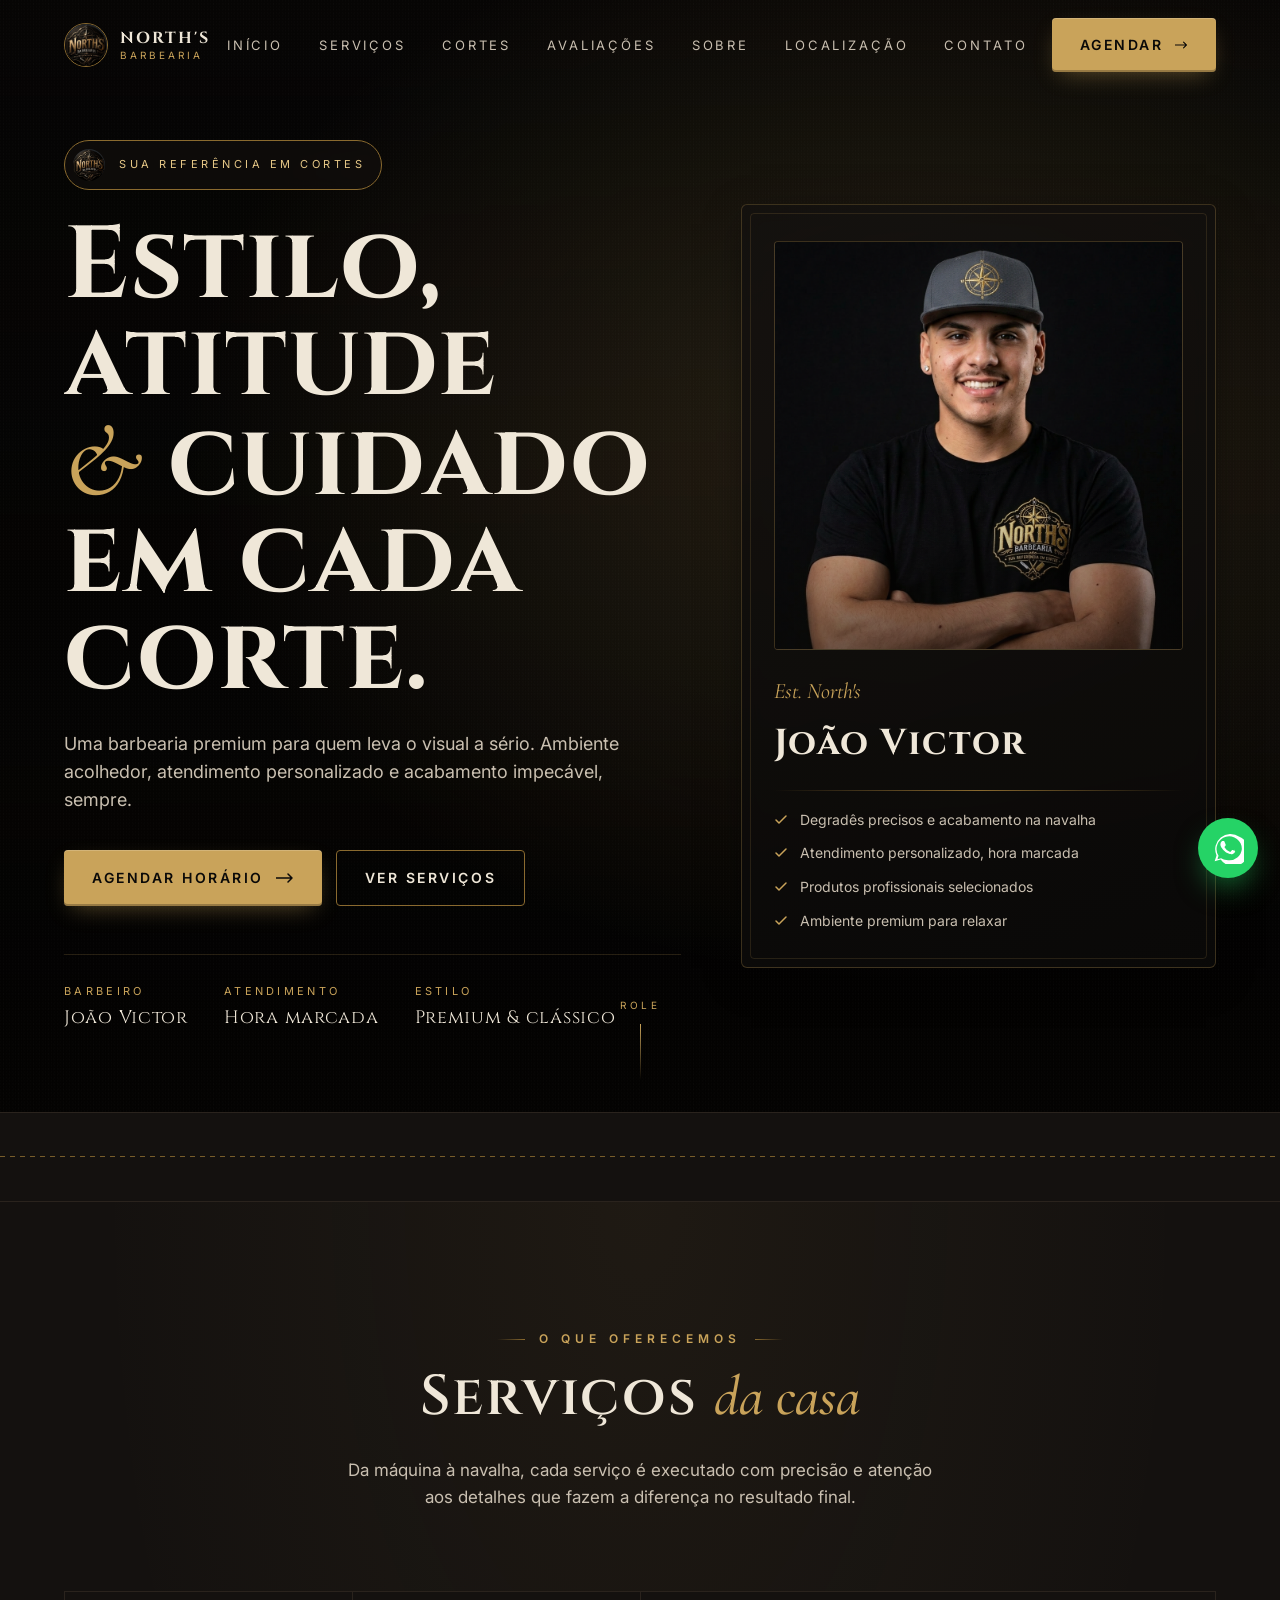
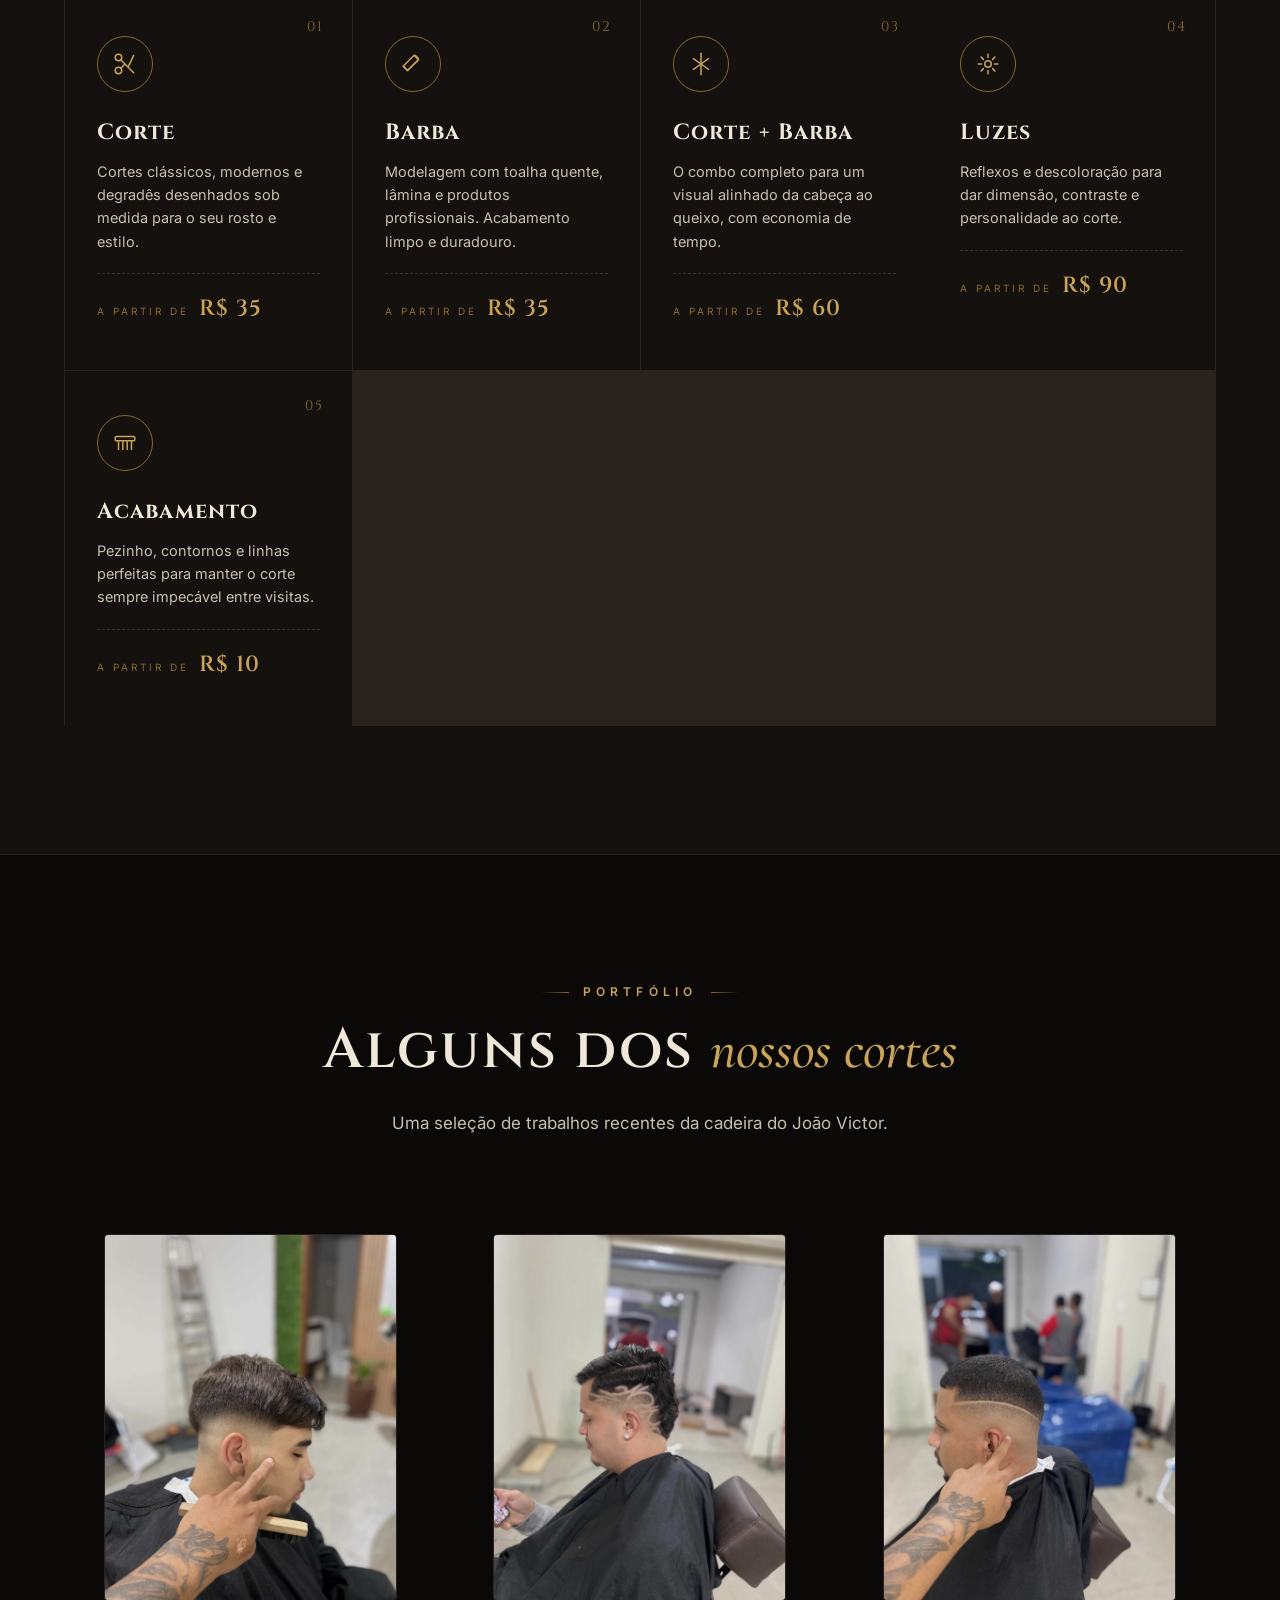
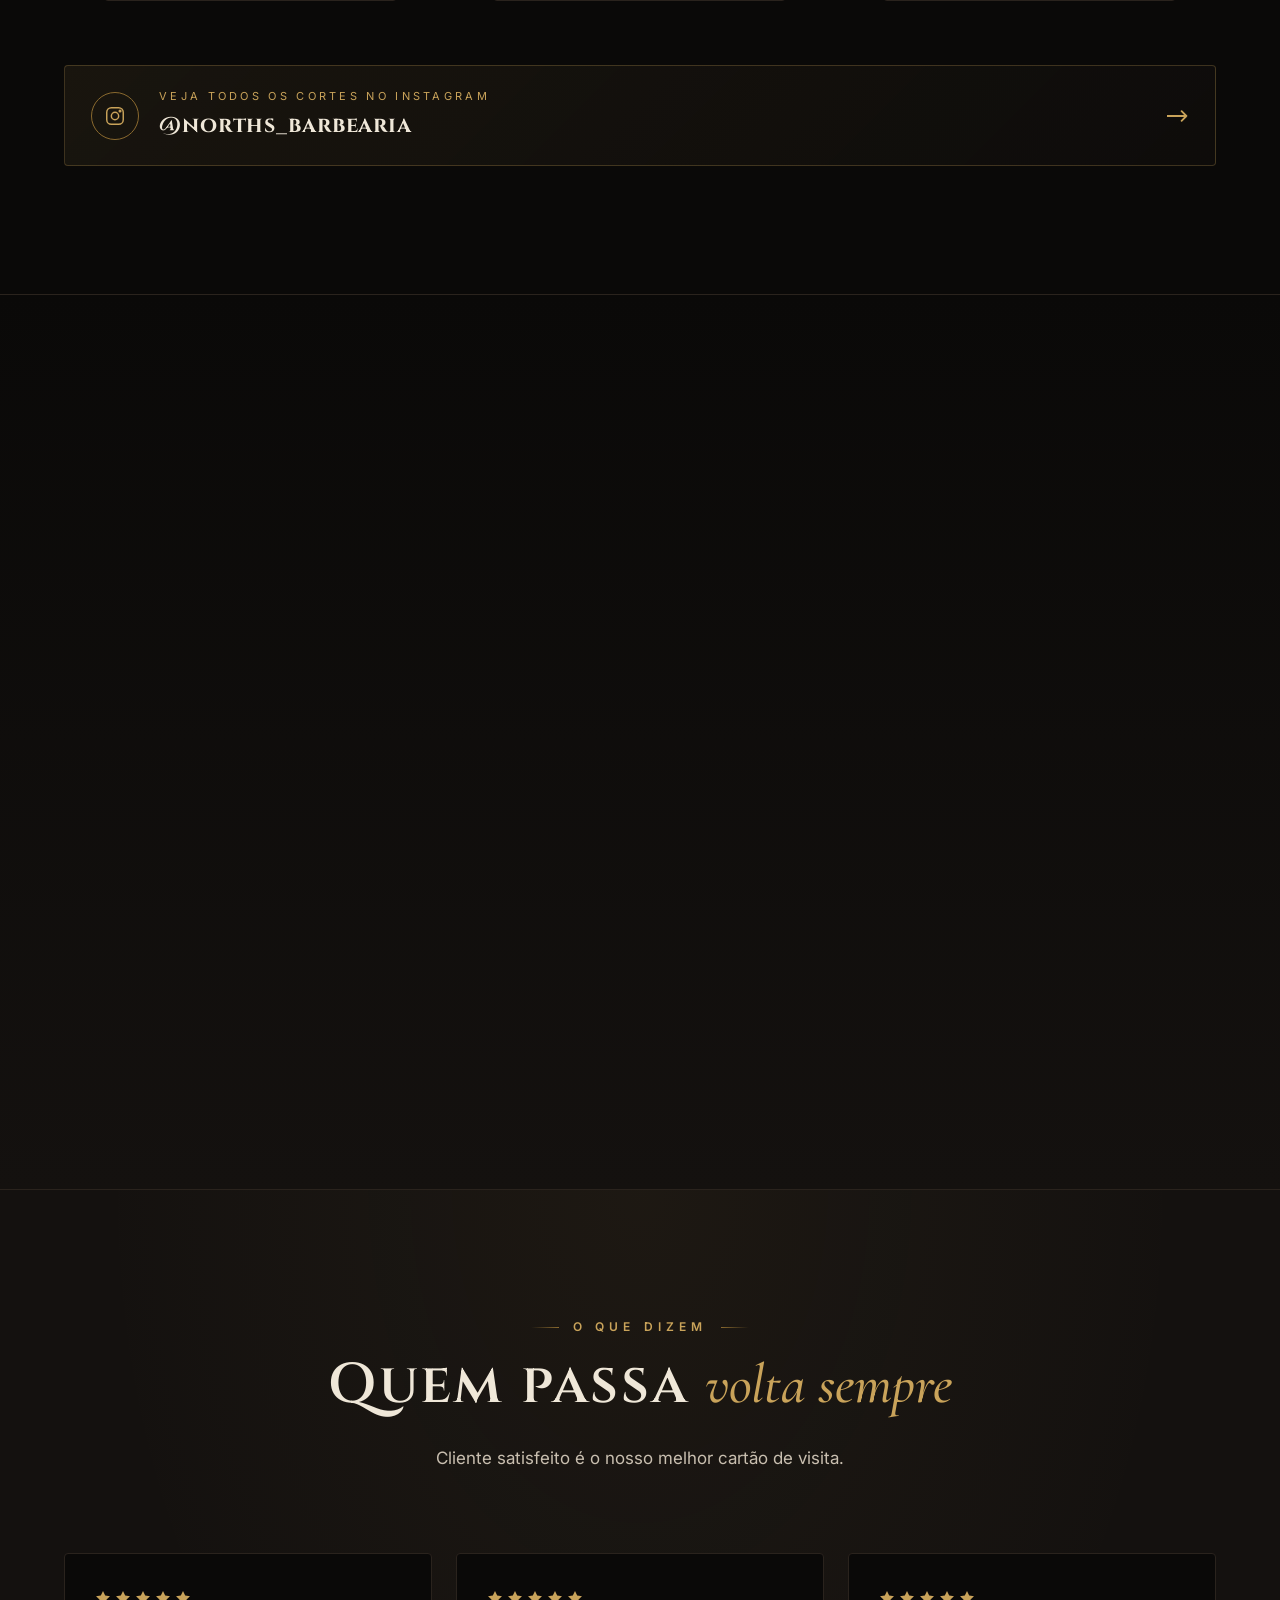
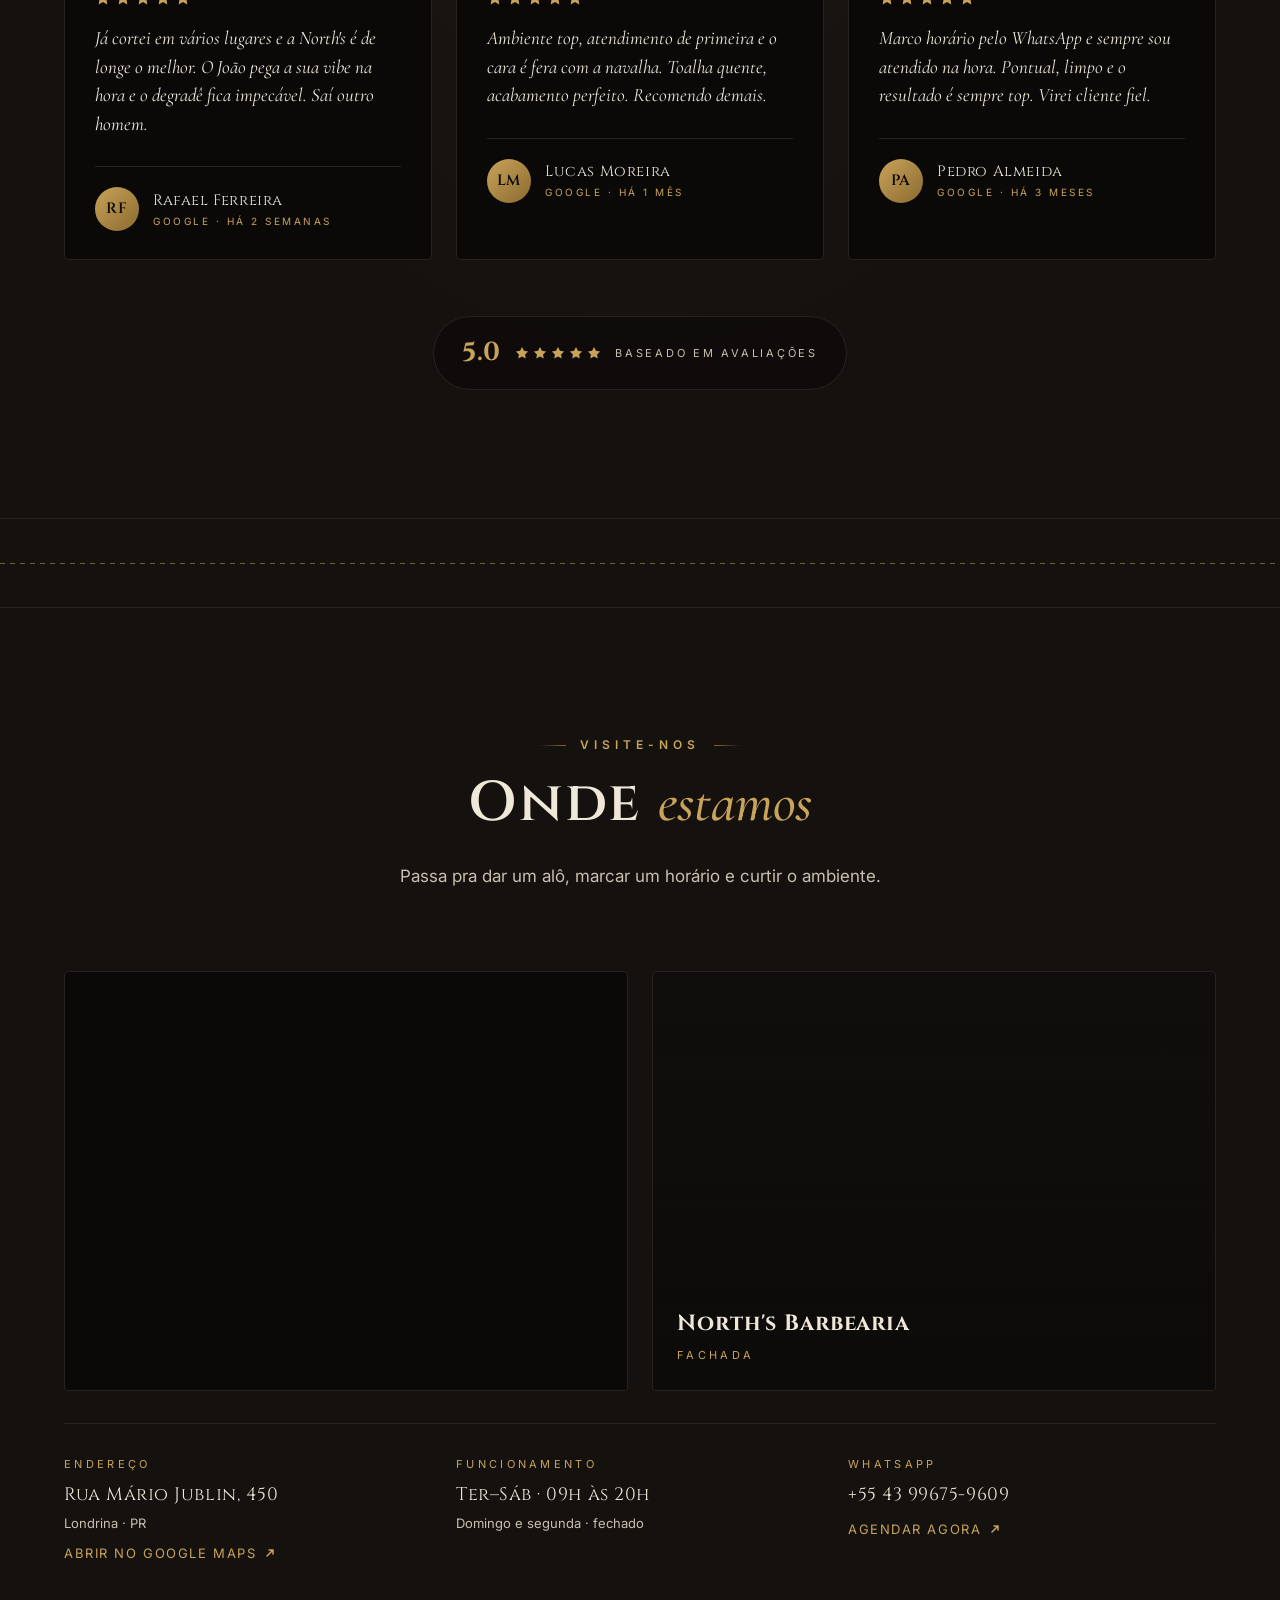
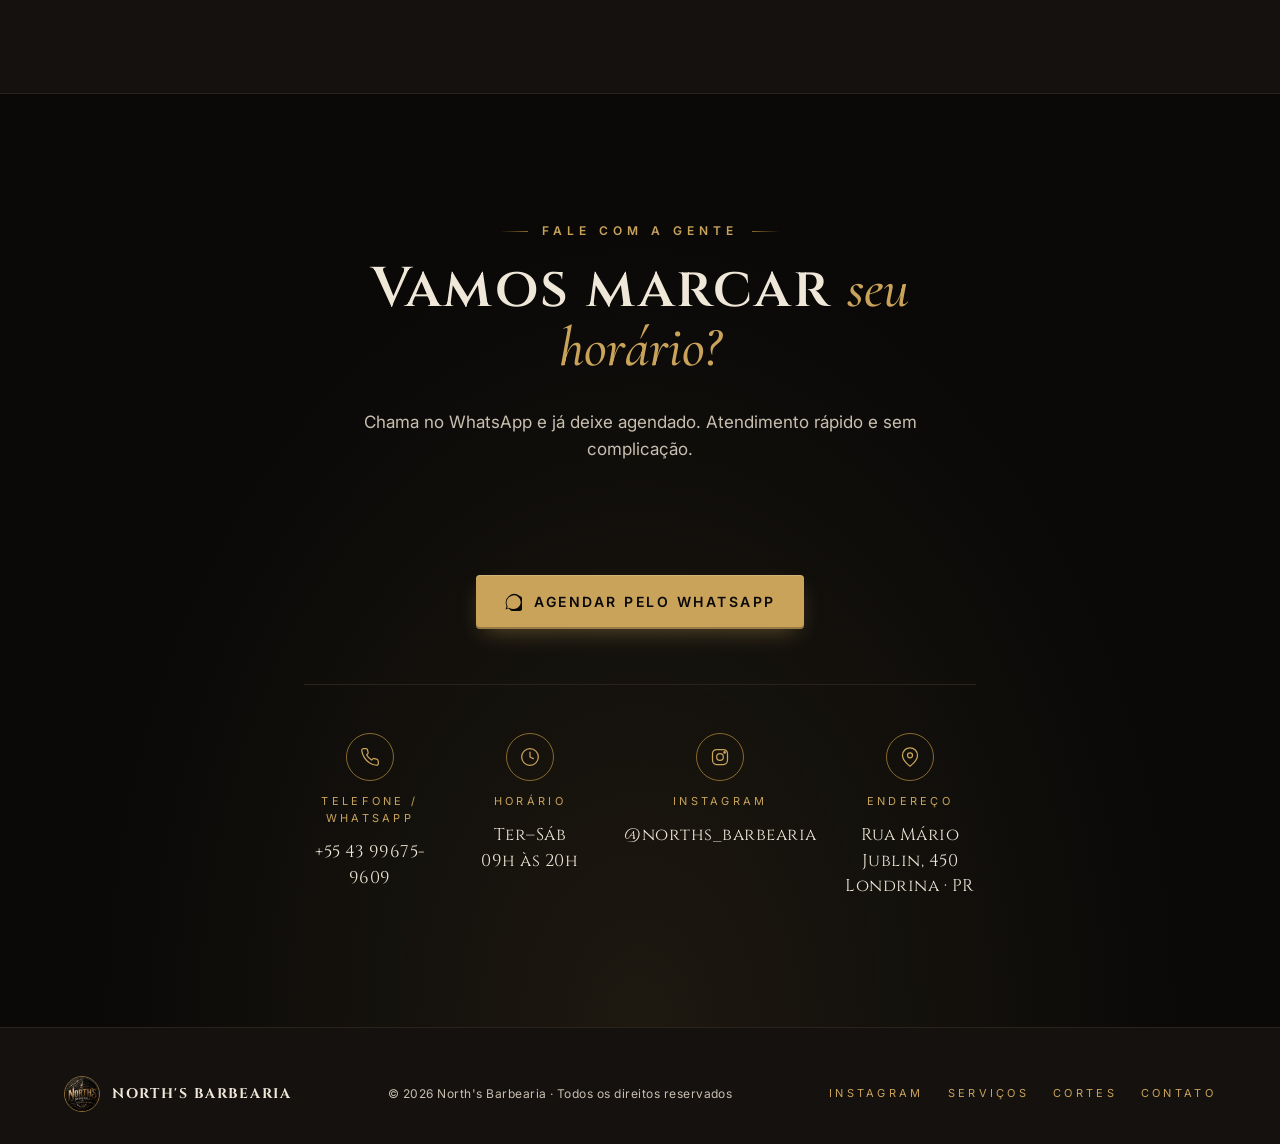
==== commit 43fe1361: "fix: ajustes nos serviços - Barba: preço atualizado de R$ 30 → R$ 35 - Acabamento: preço atualizado " ====
--- a/index.html
+++ b/index.html
@@ -213,7 +213,7 @@
         </div>
         <h3 class="service__name">Barba</h3>
         <p class="service__desc">Modelagem com toalha quente, lâmina e produtos profissionais. Acabamento limpo e duradouro.</p>
-        <div class="service__price"><small>A partir de</small><strong>R$ 30</strong></div>
+        <div class="service__price"><small>A partir de</small><strong>R$ 35</strong></div>
       </article>
 
       <!-- 3 -->
@@ -246,23 +246,8 @@
       </article>
 
       <!-- 5 -->
-      <article class="service reveal" data-delay="1">
+      <article class="service reveal" data-delay="2">
         <span class="service__num">05</span>
-        <div class="service__icon">
-          <!-- gota / hidratação -->
-          <svg viewBox="0 0 24 24" fill="none" stroke="currentColor" stroke-width="1.4" stroke-linecap="round" stroke-linejoin="round">
-            <path d="M12 3s6 7 6 11a6 6 0 11-12 0c0-4 6-11 6-11z"/>
-            <path d="M9 14a3 3 0 003 3"/>
-          </svg>
-        </div>
-        <h3 class="service__name">Hidratação</h3>
-        <p class="service__desc">Tratamento profundo para cabelo e barba, devolvendo brilho, maciez e saúde aos fios.</p>
-        <div class="service__price"><small>A partir de</small><strong>R$ 40</strong></div>
-      </article>
-
-      <!-- 6 -->
-      <article class="service reveal" data-delay="2">
-        <span class="service__num">06</span>
         <div class="service__icon">
           <!-- pente / acabamento -->
           <svg viewBox="0 0 24 24" fill="none" stroke="currentColor" stroke-width="1.4" stroke-linecap="round" stroke-linejoin="round">
@@ -272,7 +257,7 @@
         </div>
         <h3 class="service__name">Acabamento</h3>
         <p class="service__desc">Pezinho, contornos e linhas perfeitas para manter o corte sempre impecável entre visitas.</p>
-        <div class="service__price"><small>A partir de</small><strong>R$ 20</strong></div>
+        <div class="service__price"><small>A partir de</small><strong>R$ 10</strong></div>
       </article>
     </div>
   </div>
--- a/style.css
+++ b/style.css
@@ -1472,6 +1472,58 @@
 .reveal[data-delay="5"]{ transition-delay: .40s; }
 .reveal[data-delay="6"]{ transition-delay: .48s; }
 
+/* =========================================================
+   RESPONSIVE — melhorias mobile finas
+   ========================================================= */
+
+/* Footer — empilha e centraliza em telas médias */
+@media (max-width: 640px){
+  .footer__inner{ flex-direction: column; text-align: center; gap: 16px; }
+  .footer__links{ flex-wrap: wrap; justify-content: center; gap: 18px; }
+}
+
+/* Telas pequenas — ajustes de padding e espaçamento */
+@media (max-width: 480px){
+  .container{ padding-inline: 16px; }
+
+  .hero__card{ padding: 24px 20px; }
+  .hero__title{ font-size: clamp(36px, 12vw, 48px); }
+
+  .review{ padding: 24px 20px; }
+  .review__quote{ font-size: 17px; }
+
+  .service{ padding: 32px 20px; }
+  .service__num{ top: 18px; right: 20px; }
+
+  .gallery__overlay{ padding: 16px; opacity: 1; }
+  .gallery__caption{ font-size: 17px; transform: none; }
+  .gallery__sub{ transform: none; }
+
+  .about__visual-stamp{ width: 100px; height: 100px; bottom: -16px; right: -4px; }
+  .about__visual-stamp strong{ font-size: 22px; }
+
+  .location__photo-overlay{ inset: auto 16px 16px 16px; }
+  .location__photo-overlay h4{ font-size: 18px; }
+
+  .section-head{ margin-bottom: 40px; }
+  .section-lede{ font-size: 15px; }
+}
+
+/* Telas muito pequenas — ajustes extras */
+@media (max-width: 400px){
+  .hero__badge{ padding: 6px 12px 6px 6px; gap: 10px; }
+  .hero__badge span{ font-size: 10px; }
+  .hero__meta{ gap: 18px; }
+  .hero__ctas{ flex-direction: column; }
+
+  .services__grid{ grid-template-columns: 1fr; }
+
+  .contact__item{ gap: 8px; }
+  .contact__item .v{ font-size: 15px; }
+
+  .footer__brand strong{ font-size: 12px; }
+}
+
 @media (prefers-reduced-motion: reduce){
   *, *::before, *::after{
     animation-duration: .01ms !important;
